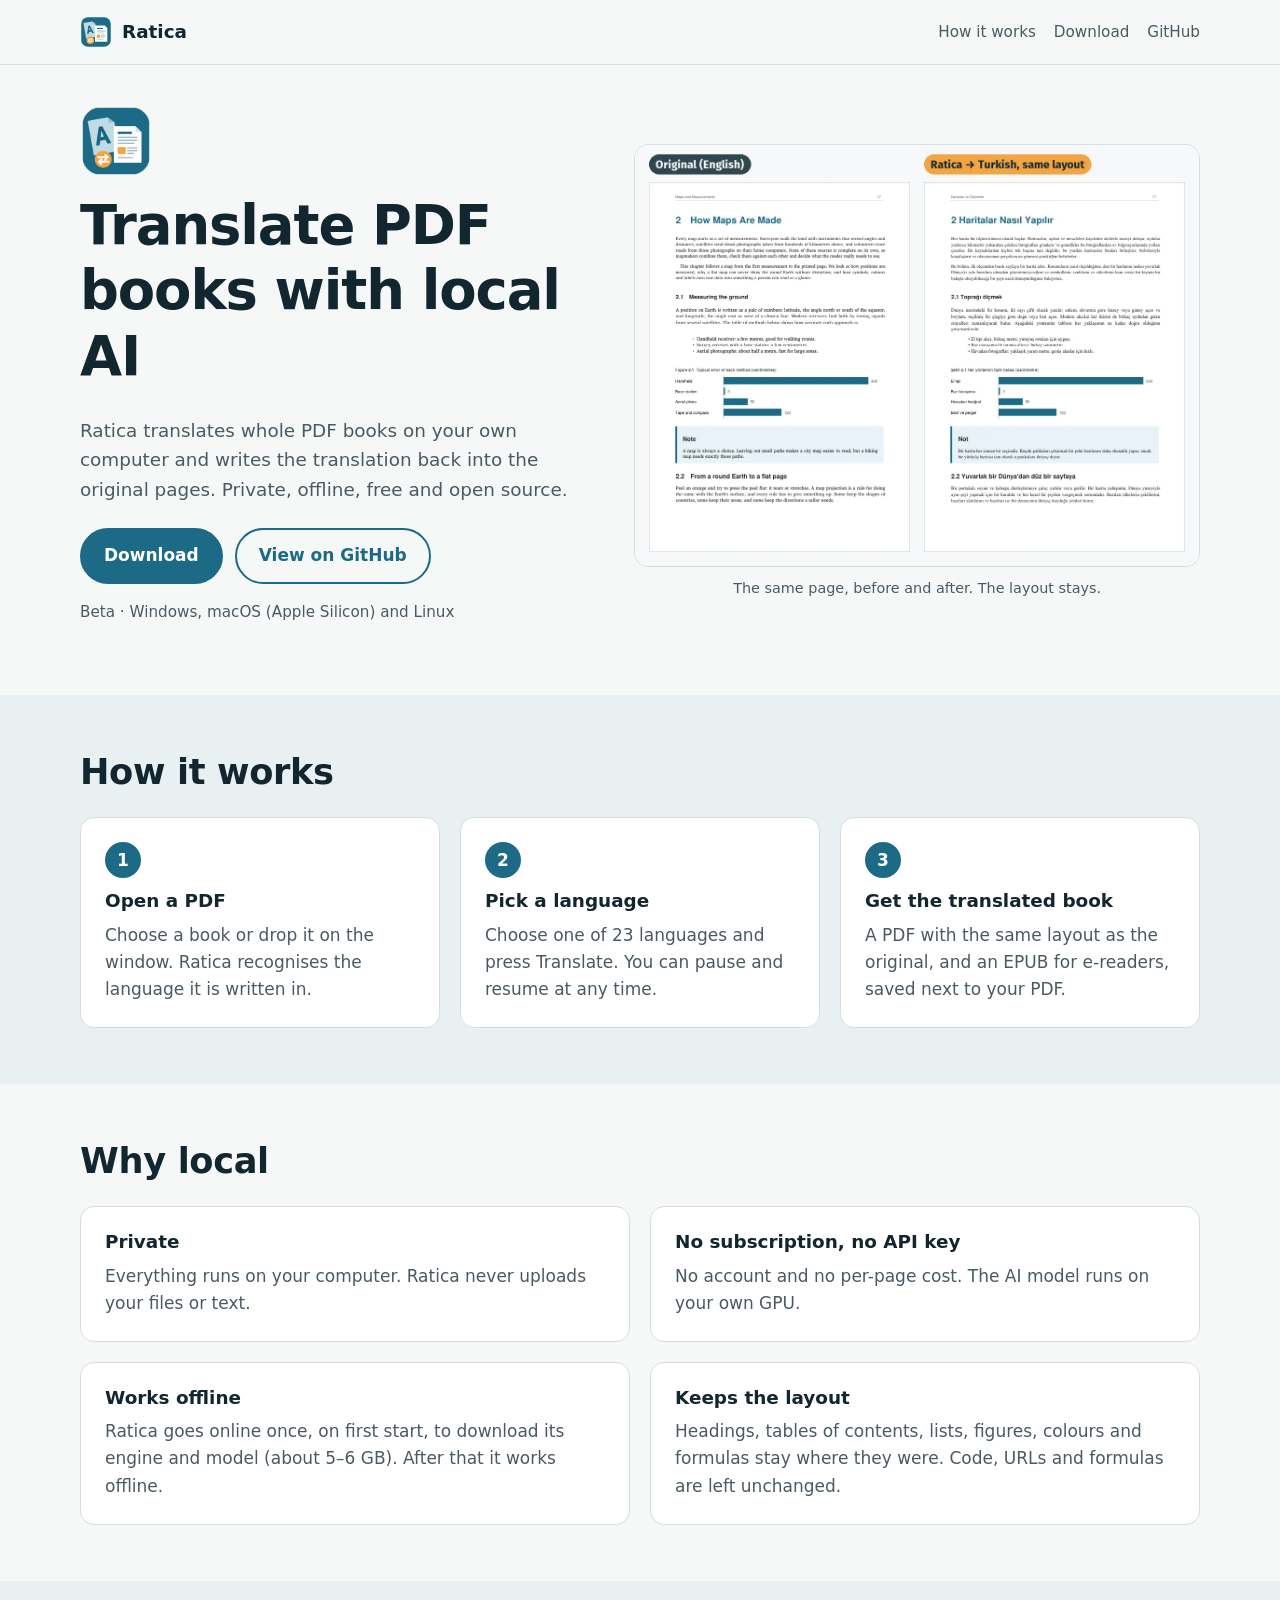
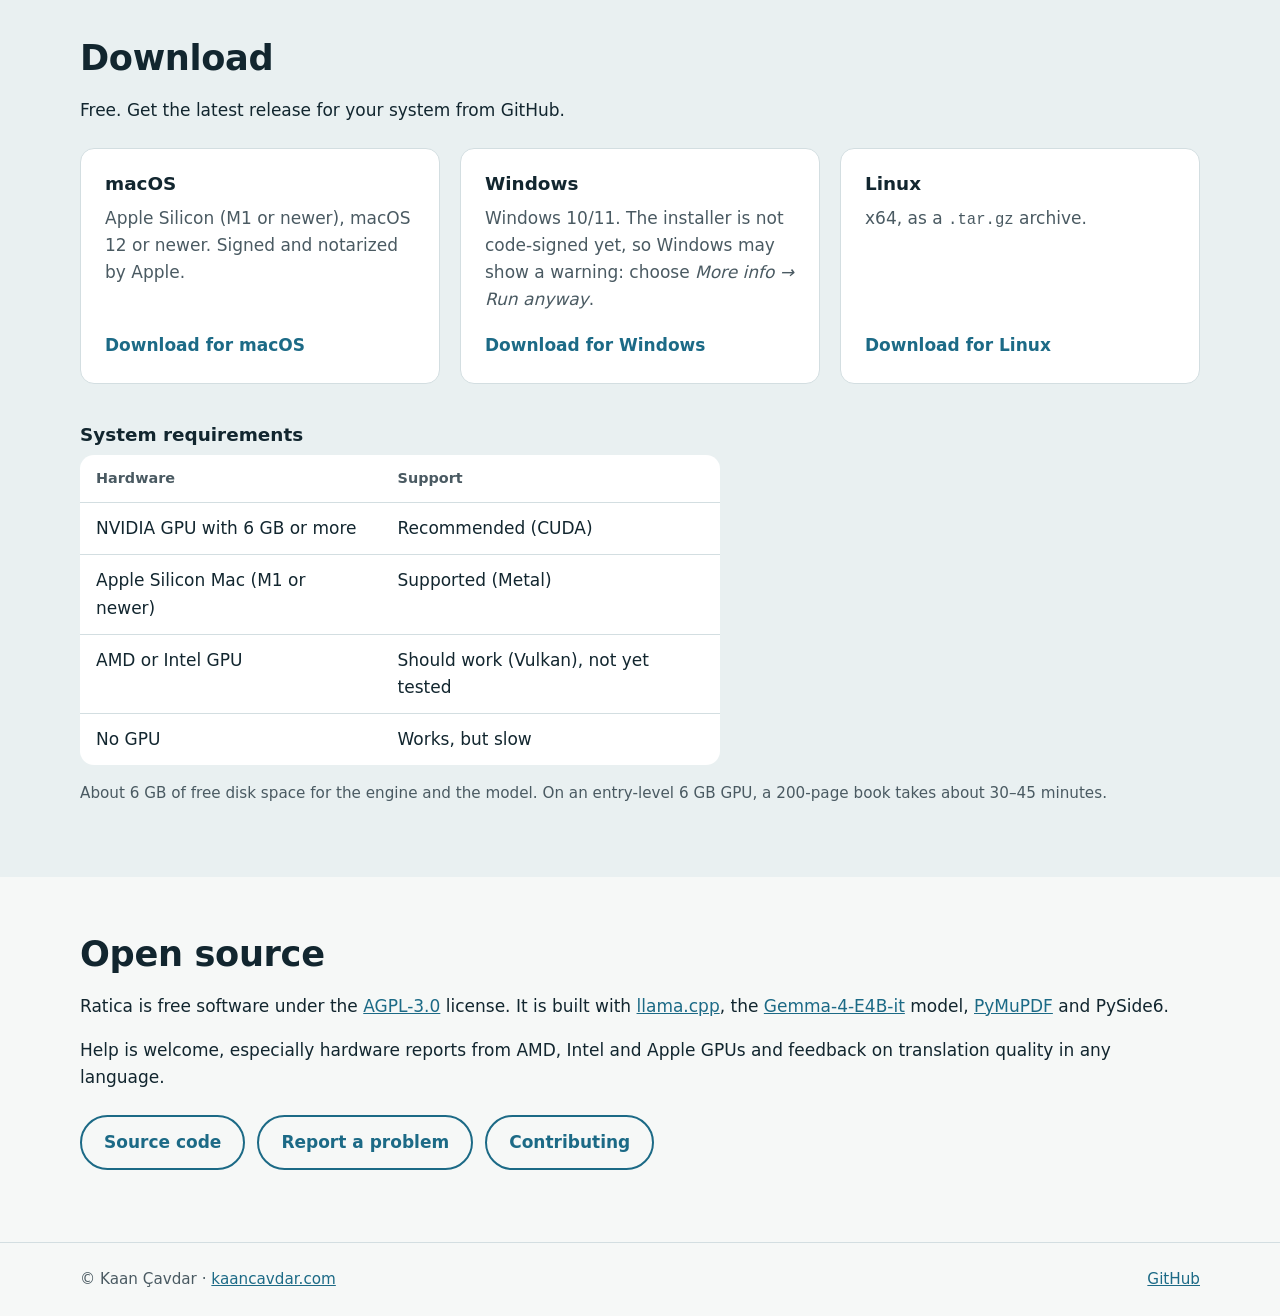
==== index.html @ eb84f91f "Ratica landing page Static one-page site for GitHub Pages: hero, how it works, why local, downloads " ====
<!doctype html>
<html lang="en">
<head>
<meta charset="utf-8">
<meta name="viewport" content="width=device-width, initial-scale=1">
<title>Ratica – Translate PDF books with local AI</title>
<meta name="description" content="Ratica is a free, open-source desktop app that translates PDF books on your own computer with a local AI model and keeps the original page layout. Nothing is uploaded.">
<link rel="canonical" href="https://ratica.kaancavdar.com/">
<meta name="color-scheme" content="light dark">
<meta name="theme-color" content="#f6f8f7" media="(prefers-color-scheme: light)">
<meta name="theme-color" content="#11232b" media="(prefers-color-scheme: dark)">
<link rel="icon" href="assets/icon.svg" type="image/svg+xml">
<link rel="icon" href="favicon.png" type="image/png" sizes="32x32">
<link rel="apple-touch-icon" href="assets/apple-touch-icon.png">
<meta property="og:type" content="website">
<meta property="og:site_name" content="Ratica">
<meta property="og:title" content="Ratica – Translate PDF books with local AI">
<meta property="og:description" content="Translate whole PDF books on your own computer and keep the original page layout. Free, open source, offline.">
<meta property="og:url" content="https://ratica.kaancavdar.com/">
<meta property="og:image" content="https://ratica.kaancavdar.com/assets/og-image.png">
<meta property="og:image:width" content="1280">
<meta property="og:image:height" content="640">
<meta property="og:image:alt" content="Ratica: a book page in English next to the same page translated into Turkish">
<meta name="twitter:card" content="summary_large_image">
<meta name="twitter:title" content="Ratica – Translate PDF books with local AI">
<meta name="twitter:description" content="Translate whole PDF books on your own computer and keep the original page layout. Free, open source, offline.">
<meta name="twitter:image" content="https://ratica.kaancavdar.com/assets/og-image.png">
<link rel="stylesheet" href="style.css">
</head>
<body>
<a class="skip" href="#main">Skip to content</a>

<header class="top">
  <div class="wrap top-row">
    <a class="brand" href="/" aria-label="Ratica home"><img src="assets/icon.svg" alt="" width="32" height="32"> Ratica</a>
    <nav aria-label="Main">
      <a href="#how">How it works</a>
      <a href="#download">Download</a>
      <a href="https://github.com/kaanncavdar/ratica">GitHub</a>
    </nav>
  </div>
</header>

<main id="main">
  <section class="hero">
    <div class="wrap hero-grid">
      <div>
        <img class="hero-icon" src="assets/icon-192.png" alt="Ratica app icon" width="96" height="96">
        <h1>Translate PDF books with local AI</h1>
        <p class="lead">Ratica translates whole PDF books on your own computer and writes the translation back into the original pages. Private, offline, free and open source.</p>
        <div class="actions">
          <a class="btn primary" href="#download">Download</a>
          <a class="btn" href="https://github.com/kaanncavdar/ratica">View on GitHub</a>
        </div>
        <p class="note">Beta · Windows, macOS (Apple Silicon) and Linux</p>
      </div>
      <figure class="shot">
        <img src="assets/before-after.webp" alt="An English book page next to the same page translated into Turkish by Ratica, with the same headings, list, chart and note box" width="1210" height="903">
        <figcaption>The same page, before and after. The layout stays.</figcaption>
      </figure>
    </div>
  </section>

  <section id="how" class="band">
    <div class="wrap">
      <h2>How it works</h2>
      <ol class="steps">
        <li><span class="num" aria-hidden="true">1</span><h3>Open a PDF</h3><p>Choose a book or drop it on the window. Ratica recognises the language it is written in.</p></li>
        <li><span class="num" aria-hidden="true">2</span><h3>Pick a language</h3><p>Choose one of 23 languages and press Translate. You can pause and resume at any time.</p></li>
        <li><span class="num" aria-hidden="true">3</span><h3>Get the translated book</h3><p>A PDF with the same layout as the original, and an EPUB for e-readers, saved next to your PDF.</p></li>
      </ol>
    </div>
  </section>

  <section id="why">
    <div class="wrap">
      <h2>Why local</h2>
      <div class="cards">
        <div class="card"><h3>Private</h3><p>Everything runs on your computer. Ratica never uploads your files or text.</p></div>
        <div class="card"><h3>No subscription, no API key</h3><p>No account and no per-page cost. The AI model runs on your own GPU.</p></div>
        <div class="card"><h3>Works offline</h3><p>Ratica goes online once, on first start, to download its engine and model (about 5–6 GB). After that it works offline.</p></div>
        <div class="card"><h3>Keeps the layout</h3><p>Headings, tables of contents, lists, figures, colours and formulas stay where they were. Code, URLs and formulas are left unchanged.</p></div>
      </div>
    </div>
  </section>

  <section id="download" class="band">
    <div class="wrap">
      <h2>Download</h2>
      <p>Free. Get the latest release for your system from GitHub.</p>
      <div class="dl">
        <a class="dl-card" href="https://github.com/kaanncavdar/ratica/releases/latest">
          <h3>macOS</h3>
          <p>Apple Silicon (M1 or newer), macOS 12 or newer. Signed and notarized by Apple.</p>
          <span class="go">Download for macOS</span>
        </a>
        <a class="dl-card" href="https://github.com/kaanncavdar/ratica/releases/latest">
          <h3>Windows</h3>
          <p>Windows 10/11. The installer is not code-signed yet, so Windows may show a warning: choose <em>More info → Run anyway</em>.</p>
          <span class="go">Download for Windows</span>
        </a>
        <a class="dl-card" href="https://github.com/kaanncavdar/ratica/releases/latest">
          <h3>Linux</h3>
          <p>x64, as a <code>.tar.gz</code> archive.</p>
          <span class="go">Download for Linux</span>
        </a>
      </div>

      <h3 class="req-title">System requirements</h3>
      <table class="req">
        <caption class="sr">Hardware support</caption>
        <thead><tr><th scope="col">Hardware</th><th scope="col">Support</th></tr></thead>
        <tbody>
          <tr><td>NVIDIA GPU with 6 GB or more</td><td>Recommended (CUDA)</td></tr>
          <tr><td>Apple Silicon Mac (M1 or newer)</td><td>Supported (Metal)</td></tr>
          <tr><td>AMD or Intel GPU</td><td>Should work (Vulkan), not yet tested</td></tr>
          <tr><td>No GPU</td><td>Works, but slow</td></tr>
        </tbody>
      </table>
      <p class="note">About 6 GB of free disk space for the engine and the model. On an entry-level 6 GB GPU, a 200-page book takes about 30–45 minutes.</p>
    </div>
  </section>

  <!-- TODO: a "Quality" section with the model comparison. The benchmark results are not published in the
       repository yet (bench/RESULTS.md is kept private), so no numbers are shown here. -->

  <section id="open-source">
    <div class="wrap">
      <h2>Open source</h2>
      <p>Ratica is free software under the <a href="https://github.com/kaanncavdar/ratica/blob/main/LICENSE">AGPL-3.0</a> license. It is built with <a href="https://github.com/ggml-org/llama.cpp">llama.cpp</a>, the <a href="https://huggingface.co/google/gemma-4-E4B-it">Gemma-4-E4B-it</a> model, <a href="https://github.com/pymupdf/PyMuPDF">PyMuPDF</a> and PySide6.</p>
      <p>Help is welcome, especially hardware reports from AMD, Intel and Apple GPUs and feedback on translation quality in any language.</p>
      <div class="actions">
        <a class="btn" href="https://github.com/kaanncavdar/ratica">Source code</a>
        <a class="btn" href="https://github.com/kaanncavdar/ratica/issues">Report a problem</a>
        <a class="btn" href="https://github.com/kaanncavdar/ratica#contributing">Contributing</a>
      </div>
    </div>
  </section>
</main>

<footer class="foot">
  <div class="wrap foot-row">
    <p>© Kaan Çavdar · <a href="https://kaancavdar.com">kaancavdar.com</a></p>
    <p><a href="https://github.com/kaanncavdar/ratica">GitHub</a></p>
  </div>
</footer>
</body>
</html>
---- style.css ----
:root {
  --bg: #f6f8f7;
  --bg-alt: #e9f0f1;
  --surface: #ffffff;
  --text: #12262f;
  --muted: #4a5a62;
  --line: #d3dee1;
  --accent: #1c6a86;
  --accent-text: #ffffff;
  --amber: #b5650d;
  --focus: #f2a541;
  --radius: 14px;
  --font: system-ui, -apple-system, "Segoe UI", Roboto, "Helvetica Neue", Arial, sans-serif;
}

@media (prefers-color-scheme: dark) {
  :root {
    --bg: #11232b;
    --bg-alt: #0c1b21;
    --surface: #182f39;
    --text: #eef4f5;
    --muted: #b3c7cd;
    --line: #2a4652;
    --accent: #5fb3d1;
    --accent-text: #0b1a20;
    --amber: #f2a541;
  }
}

*, *::before, *::after { box-sizing: border-box; }
html { scroll-behavior: smooth; }
@media (prefers-reduced-motion: reduce) { html { scroll-behavior: auto; } }

body {
  margin: 0;
  background: var(--bg);
  color: var(--text);
  font: 17px/1.6 var(--font);
  -webkit-text-size-adjust: 100%;
}

img { max-width: 100%; height: auto; display: block; }
a { color: var(--accent); }
a:hover { text-decoration-thickness: 2px; }
:focus-visible { outline: 3px solid var(--focus); outline-offset: 3px; border-radius: 6px; }
code { font-size: 0.92em; }

h1, h2, h3 { line-height: 1.2; margin: 0 0 0.5em; }
h1 { font-size: clamp(2.1rem, 6vw, 3.4rem); letter-spacing: -0.02em; }
h2 { font-size: clamp(1.6rem, 4vw, 2.2rem); letter-spacing: -0.01em; }
h3 { font-size: 1.15rem; }
p { margin: 0 0 1em; }

.wrap { width: min(1120px, 100% - 32px); margin-inline: auto; }

.skip { position: absolute; left: -999px; top: 8px; background: var(--surface); padding: 8px 12px; z-index: 10; }
.skip:focus { left: 16px; }
.sr { position: absolute; width: 1px; height: 1px; overflow: hidden; clip: rect(0 0 0 0); white-space: nowrap; }

/* header */
.top { border-bottom: 1px solid var(--line); background: var(--bg); }
.top-row { display: flex; align-items: center; justify-content: space-between; gap: 16px; min-height: 64px; flex-wrap: wrap; }
.brand { display: inline-flex; align-items: center; gap: 10px; font-weight: 700; font-size: 1.15rem; color: var(--text); text-decoration: none; }
.top nav { display: flex; gap: 18px; flex-wrap: wrap; }
.top nav a { color: var(--muted); text-decoration: none; font-size: 0.95rem; }
.top nav a:hover { color: var(--text); text-decoration: underline; }

/* sections */
section { padding: 56px 0; }
.band { background: var(--bg-alt); }

.hero { padding-top: 40px; }
.hero-grid { display: grid; gap: 40px; align-items: center; }
@media (min-width: 900px) { .hero-grid { grid-template-columns: 1fr 1.1fr; } }
.hero-icon { width: 72px; height: 72px; margin-bottom: 16px; }
.lead { font-size: 1.15rem; color: var(--muted); max-width: 34em; }
.note { color: var(--muted); font-size: 0.95rem; }

.actions { display: flex; flex-wrap: wrap; gap: 12px; margin: 24px 0 16px; }
.btn {
  display: inline-block; padding: 12px 22px; border-radius: 999px; font-weight: 600; text-decoration: none;
  border: 2px solid var(--accent); color: var(--accent); background: transparent;
}
.btn:hover { background: var(--surface); }
.btn.primary { background: var(--accent); color: var(--accent-text); }
.btn.primary:hover { filter: brightness(1.08); }

.shot { margin: 0; }
.shot img { border-radius: var(--radius); border: 1px solid var(--line); background: #fff; }
.shot figcaption { color: var(--muted); font-size: 0.9rem; margin-top: 10px; text-align: center; }

/* steps and cards */
.steps { list-style: none; padding: 0; margin: 24px 0 0; display: grid; gap: 20px; }
@media (min-width: 760px) { .steps { grid-template-columns: repeat(3, 1fr); } }
.steps li, .card, .dl-card {
  background: var(--surface); border: 1px solid var(--line); border-radius: var(--radius); padding: 24px;
}
.steps p, .card p, .dl-card p { color: var(--muted); margin: 0; }
.num {
  display: inline-grid; place-items: center; width: 36px; height: 36px; border-radius: 50%;
  background: var(--accent); color: var(--accent-text); font-weight: 700; margin-bottom: 12px;
}

.cards { display: grid; gap: 20px; margin-top: 24px; }
@media (min-width: 760px) { .cards { grid-template-columns: repeat(2, 1fr); } }

/* downloads */
.dl { display: grid; gap: 20px; margin: 24px 0 40px; }
@media (min-width: 760px) { .dl { grid-template-columns: repeat(3, 1fr); } }
.dl-card { display: flex; flex-direction: column; gap: 10px; color: var(--text); text-decoration: none; }
.dl-card h3 { margin: 0; }
.dl-card:hover { border-color: var(--accent); }
.dl-card .go { margin-top: auto; padding-top: 8px; font-weight: 600; color: var(--accent); }

.req-title { margin-top: 8px; }
.req { width: 100%; max-width: 640px; border-collapse: collapse; margin-bottom: 16px; background: var(--surface); border-radius: var(--radius); overflow: hidden; }
.req th, .req td { text-align: left; padding: 12px 16px; border-bottom: 1px solid var(--line); vertical-align: top; }
.req th { font-size: 0.9rem; color: var(--muted); font-weight: 600; }
.req tr:last-child td { border-bottom: 0; }

/* footer */
.foot { border-top: 1px solid var(--line); padding: 24px 0; color: var(--muted); font-size: 0.95rem; }
.foot-row { display: flex; justify-content: space-between; gap: 16px; flex-wrap: wrap; }
.foot p { margin: 0; }
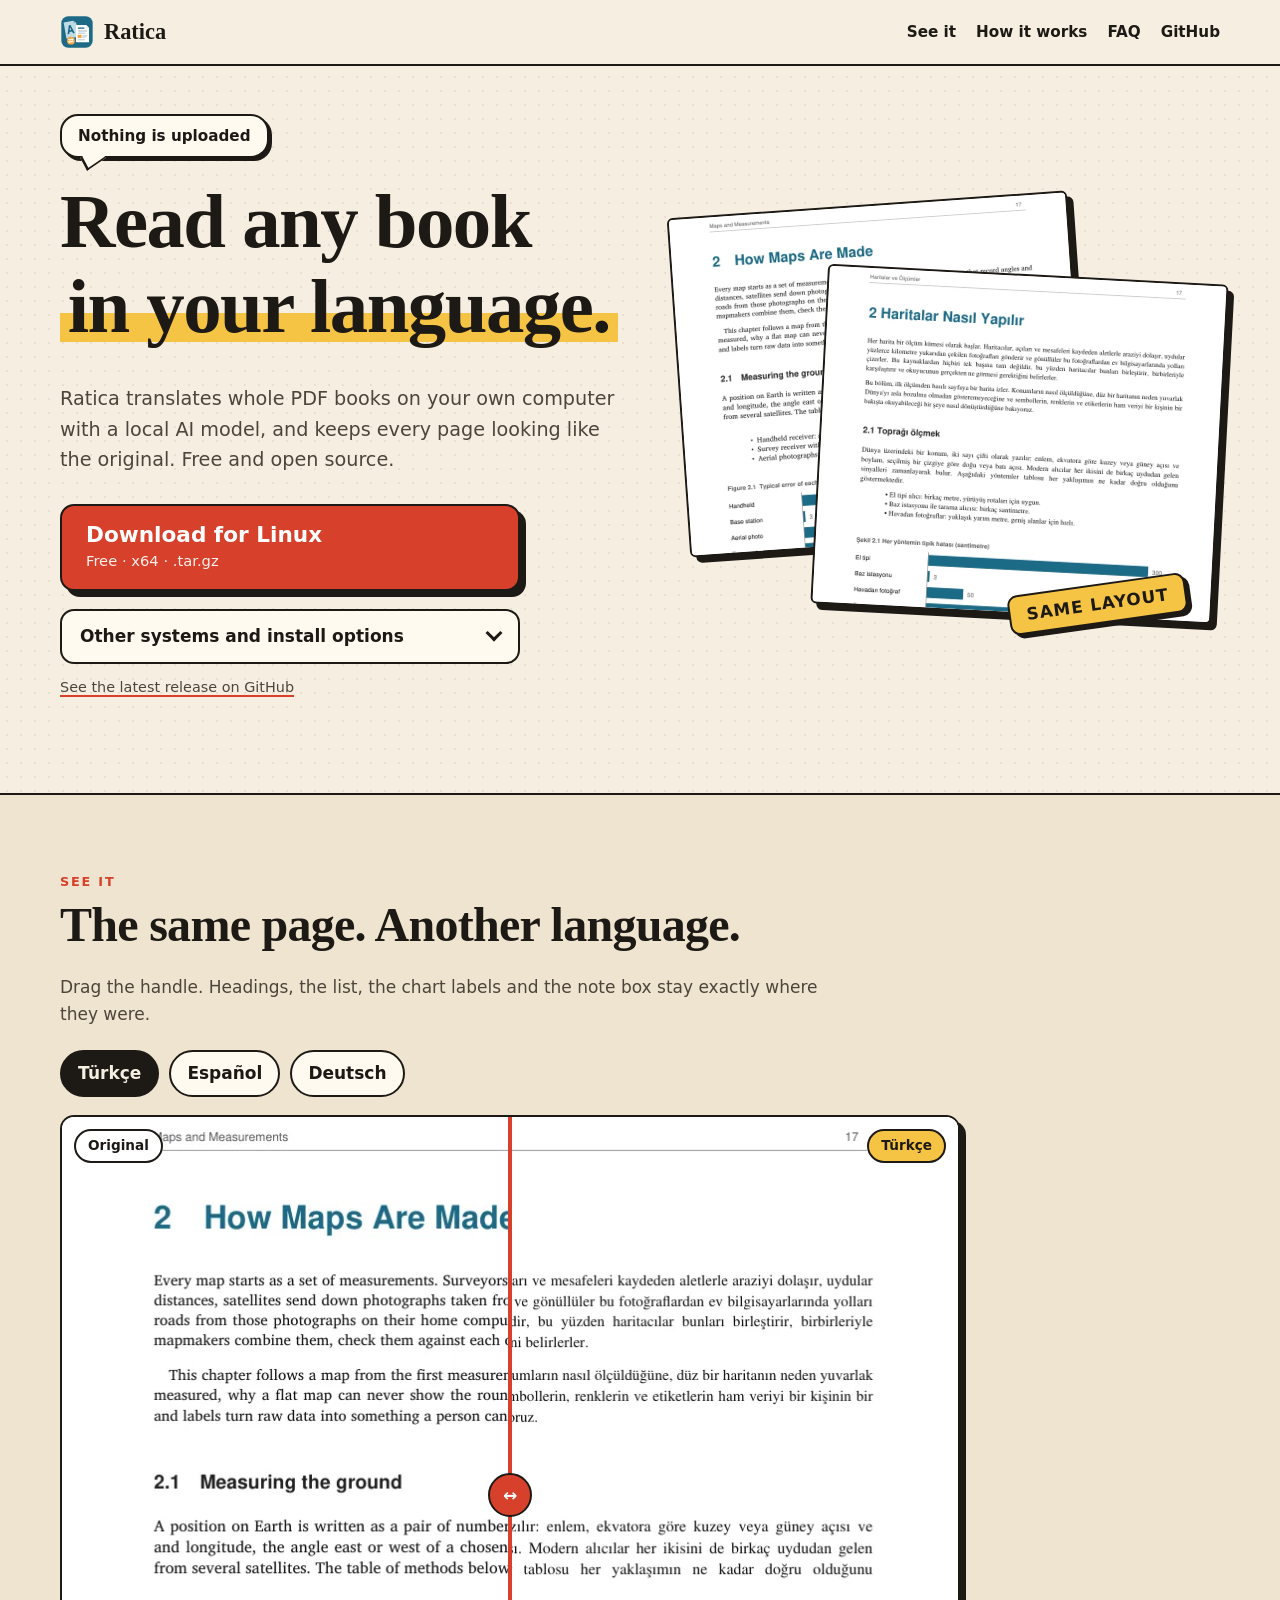
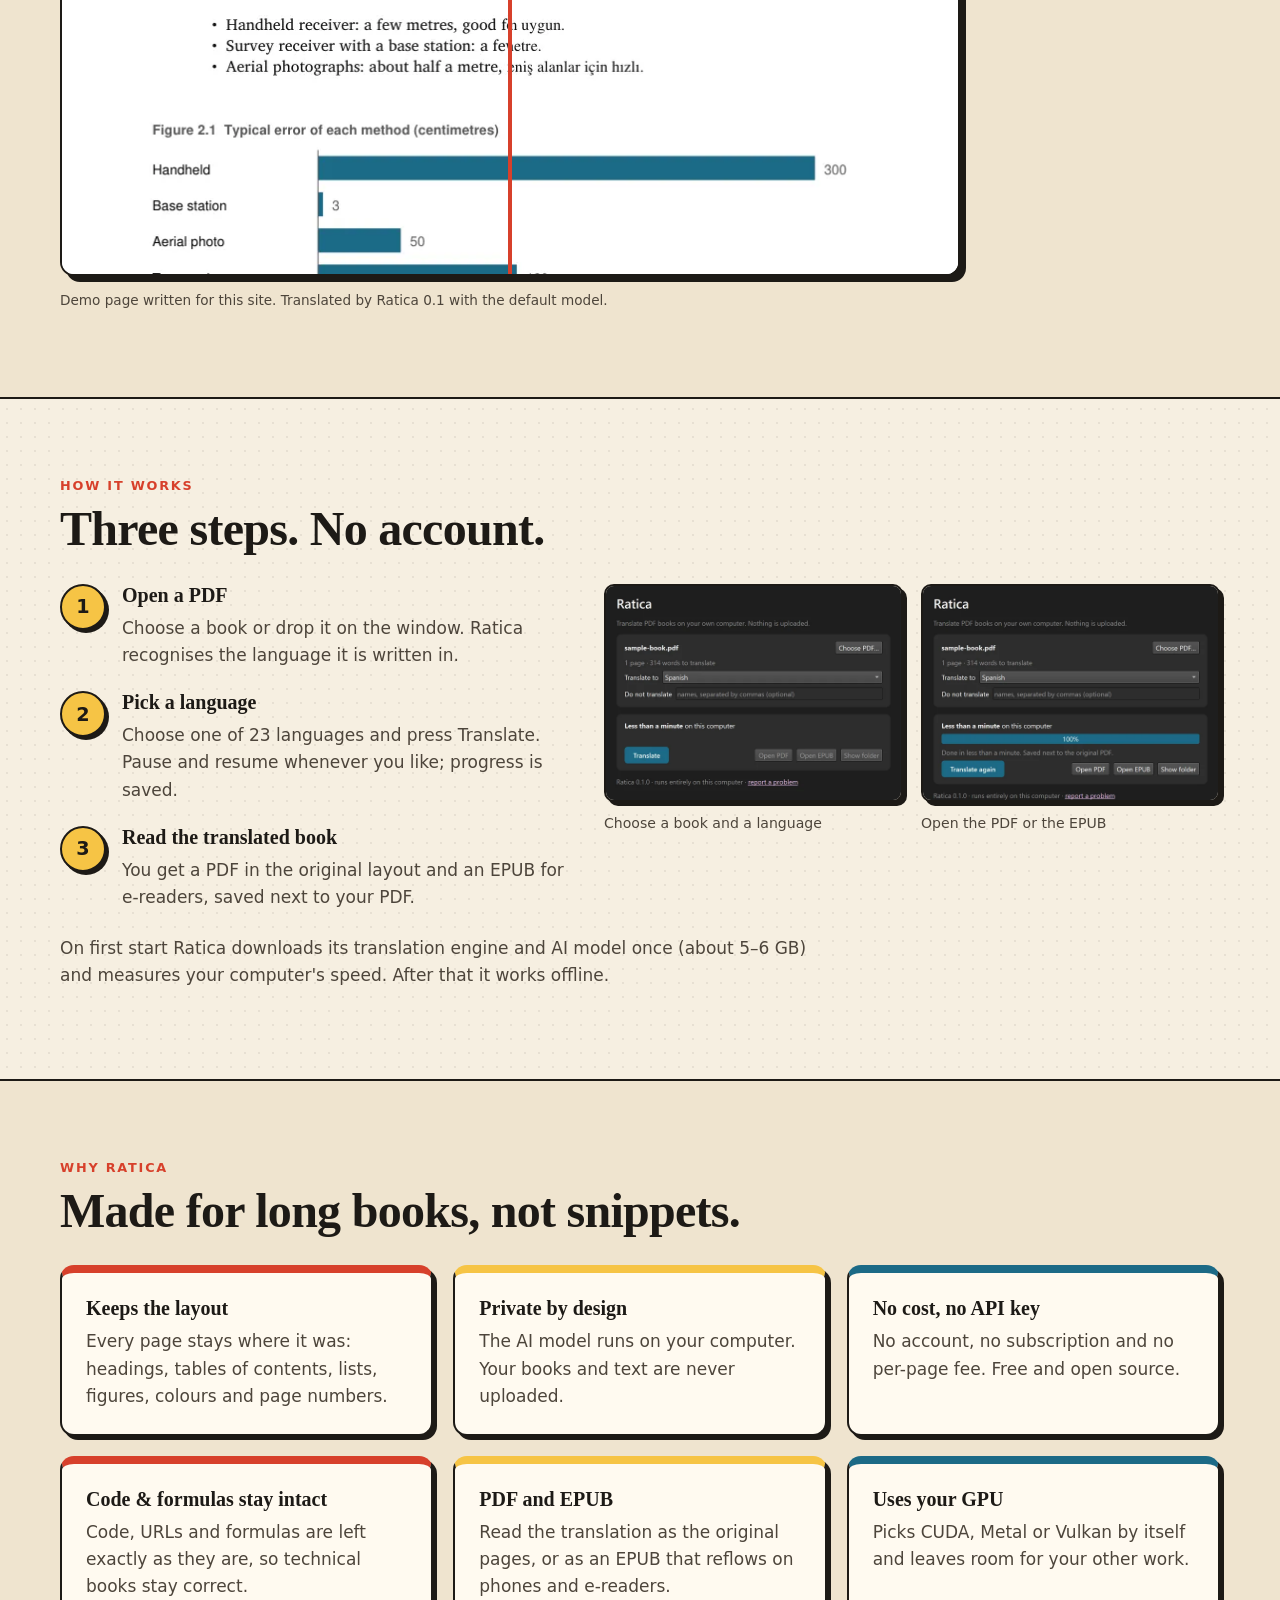
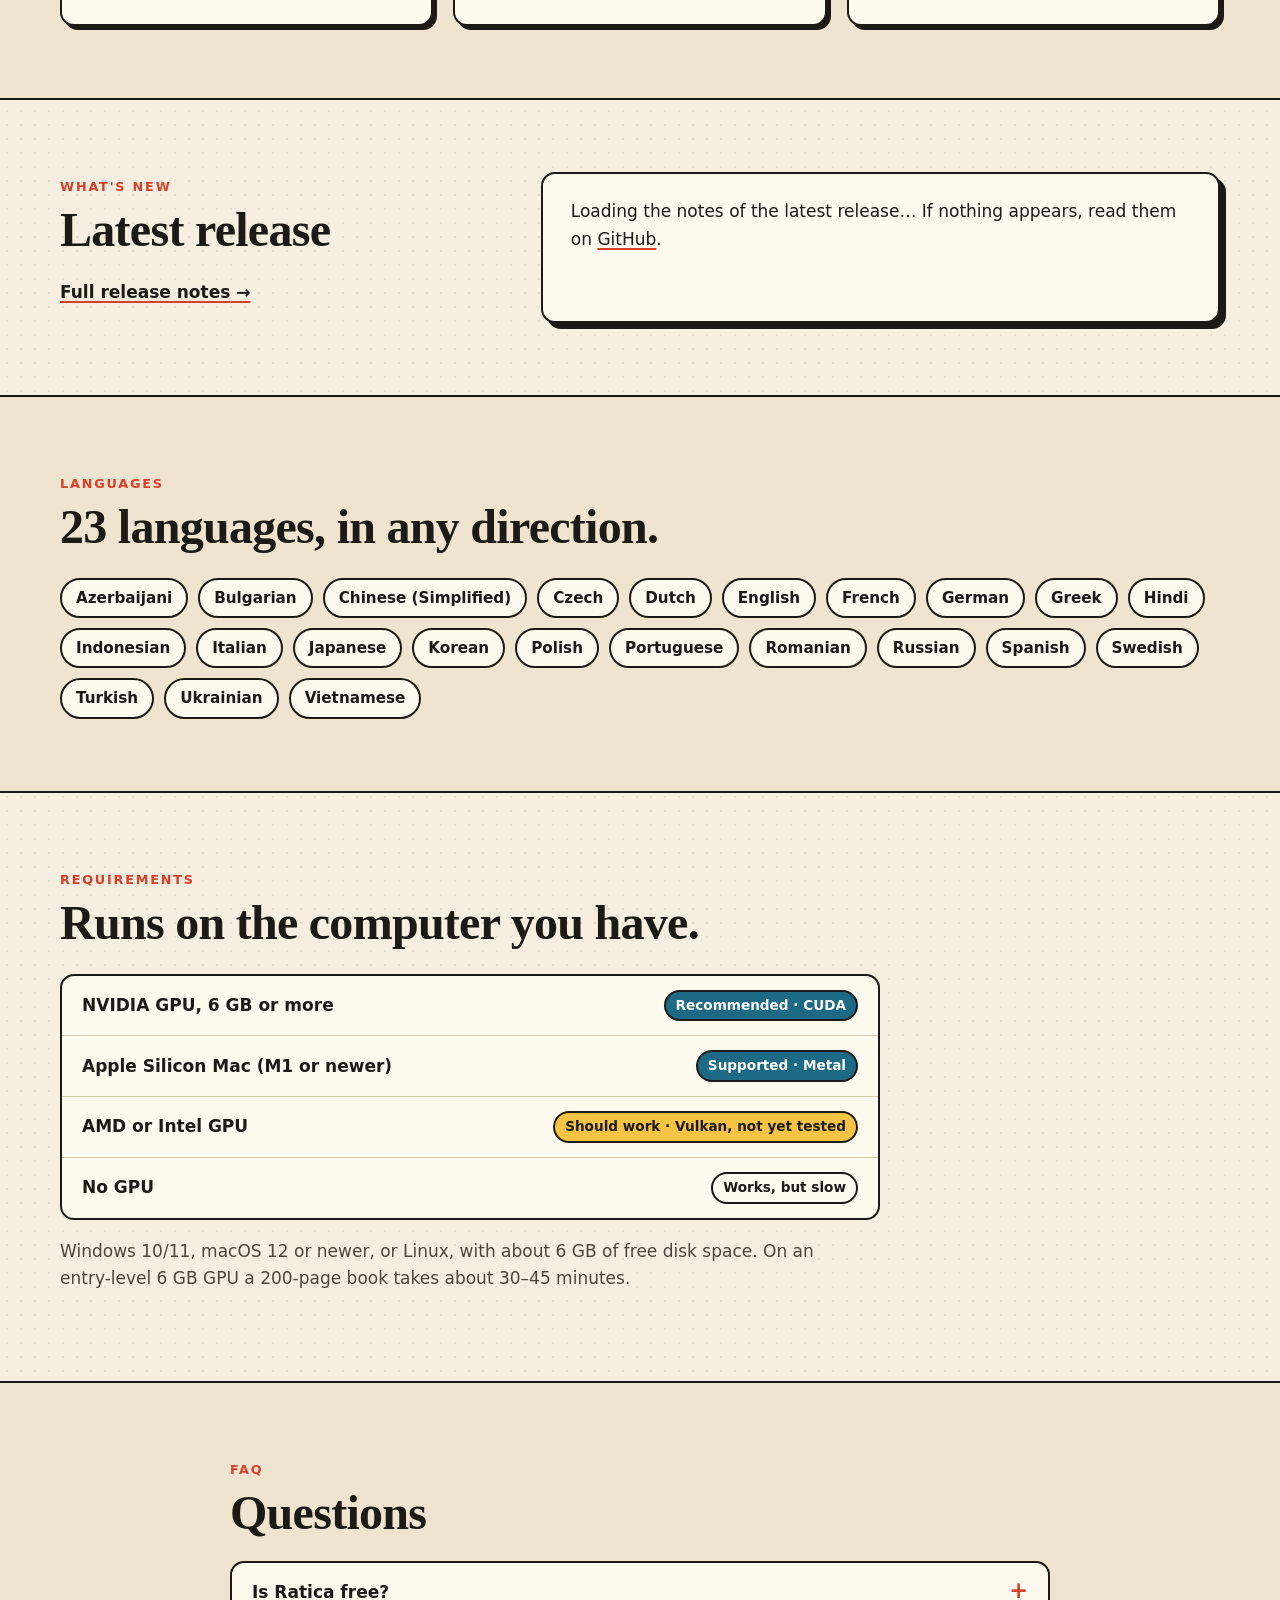
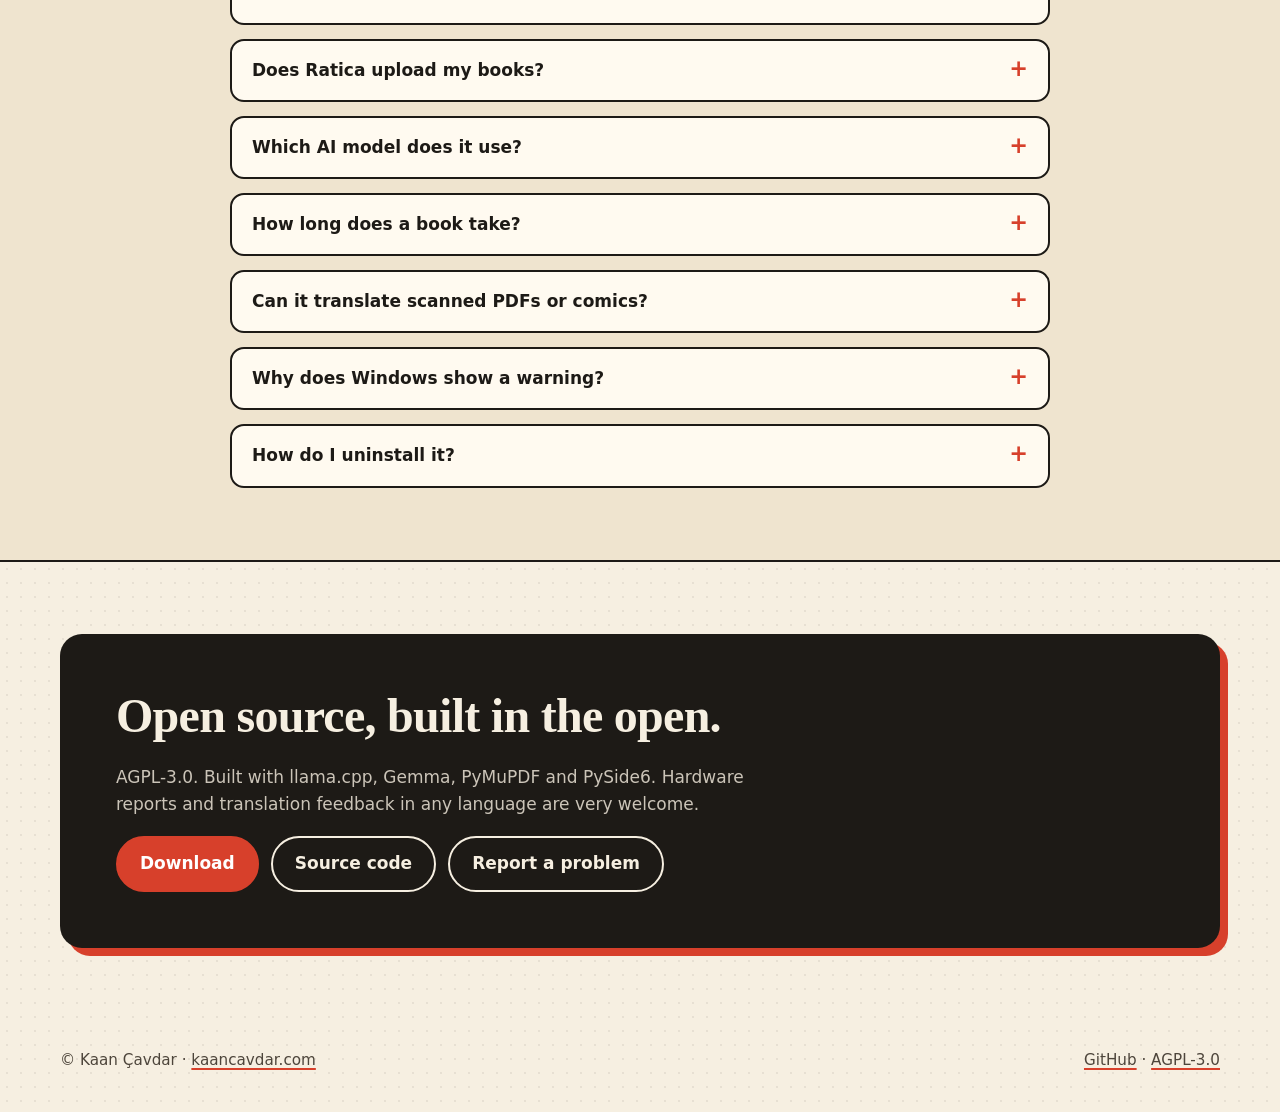
==== commit 92b27214: "Redesign: download first, paper-and-ink look, before/after slider - The hero shows the download for " ====
--- a/index.html
+++ b/index.html
@@ -3,136 +3,254 @@
 <head>
 <meta charset="utf-8">
 <meta name="viewport" content="width=device-width, initial-scale=1">
-<title>Ratica – Translate PDF books with local AI</title>
-<meta name="description" content="Ratica is a free, open-source desktop app that translates PDF books on your own computer with a local AI model and keeps the original page layout. Nothing is uploaded.">
+<title>Ratica – Free offline PDF book translator that keeps the layout</title>
+<meta name="description" content="Ratica translates whole PDF books on your own computer with a local AI model and keeps the original page layout. Free and open source for Windows, macOS and Linux. Nothing is uploaded.">
 <link rel="canonical" href="https://ratica.kaancavdar.com/">
 <meta name="color-scheme" content="light dark">
-<meta name="theme-color" content="#f6f8f7" media="(prefers-color-scheme: light)">
-<meta name="theme-color" content="#11232b" media="(prefers-color-scheme: dark)">
+<meta name="theme-color" content="#f6efe1" media="(prefers-color-scheme: light)">
+<meta name="theme-color" content="#17130f" media="(prefers-color-scheme: dark)">
 <link rel="icon" href="assets/icon.svg" type="image/svg+xml">
 <link rel="icon" href="favicon.png" type="image/png" sizes="32x32">
 <link rel="apple-touch-icon" href="assets/apple-touch-icon.png">
 <meta property="og:type" content="website">
 <meta property="og:site_name" content="Ratica">
-<meta property="og:title" content="Ratica – Translate PDF books with local AI">
-<meta property="og:description" content="Translate whole PDF books on your own computer and keep the original page layout. Free, open source, offline.">
+<meta property="og:title" content="Ratica – Read any PDF book in your language">
+<meta property="og:description" content="A free desktop app that translates whole PDF books on your computer with local AI and keeps every page's layout. Nothing is uploaded.">
 <meta property="og:url" content="https://ratica.kaancavdar.com/">
 <meta property="og:image" content="https://ratica.kaancavdar.com/assets/og-image.png">
 <meta property="og:image:width" content="1280">
 <meta property="og:image:height" content="640">
-<meta property="og:image:alt" content="Ratica: a book page in English next to the same page translated into Turkish">
+<meta property="og:image:alt" content="A book page in English next to the same page translated into Turkish by Ratica">
 <meta name="twitter:card" content="summary_large_image">
-<meta name="twitter:title" content="Ratica – Translate PDF books with local AI">
-<meta name="twitter:description" content="Translate whole PDF books on your own computer and keep the original page layout. Free, open source, offline.">
+<meta name="twitter:title" content="Ratica – Read any PDF book in your language">
+<meta name="twitter:description" content="Translate whole PDF books on your own computer with local AI. The layout stays. Free and open source.">
 <meta name="twitter:image" content="https://ratica.kaancavdar.com/assets/og-image.png">
+<link rel="preload" as="image" href="assets/page-en.webp">
 <link rel="stylesheet" href="style.css">
+<script type="application/ld+json">
+{
+  "@context": "https://schema.org",
+  "@type": "SoftwareApplication",
+  "name": "Ratica",
+  "description": "Desktop app that translates PDF books on the user's own computer with a local AI model (Gemma-4-E4B through llama.cpp) and writes the translation back into the original page layout. Also produces an EPUB. Nothing is uploaded.",
+  "applicationCategory": "UtilitiesApplication",
+  "applicationSubCategory": "PDF translator",
+  "operatingSystem": "Windows 10, Windows 11, macOS 12 or newer (Apple Silicon), Linux x64",
+  "offers": {"@type": "Offer", "price": "0", "priceCurrency": "USD"},
+  "license": "https://www.gnu.org/licenses/agpl-3.0.html",
+  "url": "https://ratica.kaancavdar.com/",
+  "downloadUrl": "https://github.com/kaanncavdar/ratica/releases/latest",
+  "codeRepository": "https://github.com/kaanncavdar/ratica",
+  "image": "https://ratica.kaancavdar.com/assets/og-image.png",
+  "screenshot": "https://ratica.kaancavdar.com/assets/app-ready.webp",
+  "inLanguage": "en",
+  "isAccessibleForFree": true,
+  "author": {"@type": "Person", "name": "Kaan Çavdar", "url": "https://kaancavdar.com"},
+  "featureList": [
+    "Translates text-based PDF books between 23 languages",
+    "Keeps the original page layout: headings, tables of contents, lists, figures, colours and formulas",
+    "Leaves code, URLs and formulas unchanged",
+    "Recognises the language of the book automatically",
+    "Writes a PDF in the original layout and an EPUB",
+    "Runs offline on a local GPU (CUDA, Metal or Vulkan); nothing is uploaded",
+    "Pause and resume"
+  ]
+}
+</script>
+<script type="application/ld+json">
+{
+  "@context": "https://schema.org",
+  "@type": "FAQPage",
+  "mainEntity": [
+    {"@type": "Question", "name": "Is Ratica free?", "acceptedAnswer": {"@type": "Answer", "text": "Yes. Ratica is free and open source under the AGPL-3.0 license. There is no account, subscription or API key."}},
+    {"@type": "Question", "name": "Does Ratica upload my books?", "acceptedAnswer": {"@type": "Answer", "text": "No. Translation runs on your own computer. Ratica only goes online on first start to download its translation engine and AI model (about 5–6 GB). It never uploads your files or text."}},
+    {"@type": "Question", "name": "Which languages does Ratica support?", "acceptedAnswer": {"@type": "Answer", "text": "23 languages, in any direction: Azerbaijani, Bulgarian, Chinese (Simplified), Czech, Dutch, English, French, German, Greek, Hindi, Indonesian, Italian, Japanese, Korean, Polish, Portuguese, Romanian, Russian, Spanish, Swedish, Turkish, Ukrainian and Vietnamese."}},
+    {"@type": "Question", "name": "What computer do I need?", "acceptedAnswer": {"@type": "Answer", "text": "An NVIDIA GPU with 6 GB or more is recommended; Apple Silicon Macs are supported. AMD and Intel GPUs should work through Vulkan but are not tested yet. Without a GPU it works but is slow. About 6 GB of free disk space is needed."}},
+    {"@type": "Question", "name": "How long does a book take?", "acceptedAnswer": {"@type": "Answer", "text": "On an entry-level GPU with 6 GB of memory, a 200-page book takes about 30–45 minutes. Faster GPUs finish sooner."}},
+    {"@type": "Question", "name": "Can Ratica translate scanned PDFs or comics?", "acceptedAnswer": {"@type": "Answer", "text": "Not yet. Ratica translates PDFs that contain real text. Scanned pages need OCR, which is planned, and text inside images or speech bubbles stays in the original language for now."}}
+  ]
+}
+</script>
 </head>
 <body>
 <a class="skip" href="#main">Skip to content</a>
 
 <header class="top">
   <div class="wrap top-row">
-    <a class="brand" href="/" aria-label="Ratica home"><img src="assets/icon.svg" alt="" width="32" height="32"> Ratica</a>
+    <a class="brand" href="/" aria-label="Ratica home"><img src="assets/icon.svg" alt="" width="34" height="34"><span>Ratica</span></a>
     <nav aria-label="Main">
+      <a href="#see">See it</a>
       <a href="#how">How it works</a>
-      <a href="#download">Download</a>
-      <a href="https://github.com/kaanncavdar/ratica">GitHub</a>
+      <a href="#faq">FAQ</a>
+      <a href="https://github.com/kaanncavdar/ratica" class="gh">GitHub</a>
     </nav>
   </div>
 </header>
 
 <main id="main">
-  <section class="hero">
+
+  <!-- HERO + DOWNLOAD -->
+  <section class="hero" aria-labelledby="hero-title">
     <div class="wrap hero-grid">
+      <div class="hero-text">
+        <p class="bubble">Nothing is uploaded</p>
+        <h1 id="hero-title">Read any book<br><span class="ink-hl">in your language.</span></h1>
+        <p class="lead">Ratica translates whole PDF books on your own computer with a local AI model, and keeps every page looking like the original. Free and open source.</p>
+
+        <div class="download" id="download">
+          <a class="btn-dl" id="dl-main" href="download.html">
+            <span class="dl-label" id="dl-main-label">Download Ratica</span>
+            <span class="dl-meta" id="dl-main-meta">Free · Windows, macOS, Linux</span>
+          </a>
+          <details class="other-os" id="other-os">
+            <summary><span id="other-label">Other systems and install options</span><span class="chev" aria-hidden="true"></span></summary>
+            <ul class="os-list">
+              <li><a href="download.html?os=mac" data-os="mac"><b>macOS</b><span>Apple Silicon (M1 or newer) · signed &amp; notarized</span></a></li>
+              <li><a href="download.html?os=win" data-os="win"><b>Windows</b><span>Windows 10/11 · installer</span></a></li>
+              <li><a href="download.html?os=linux" data-os="linux"><b>Linux</b><span>x64 · .tar.gz archive</span></a></li>
+            </ul>
+            <div class="pkg" id="pkg" hidden></div>
+            <p class="all"><a href="https://github.com/kaanncavdar/ratica/releases">All releases and release notes</a></p>
+          </details>
+          <p class="ver" id="ver" aria-live="polite"></p>
+        </div>
+      </div>
+
+      <div class="hero-art" aria-hidden="true">
+        <div class="sheet sheet-back"><img src="assets/page-en.webp" alt="" width="900" height="760"></div>
+        <div class="sheet sheet-front"><img src="assets/page-tr.webp" alt="" width="900" height="760"></div>
+        <span class="stamp">Same layout</span>
+      </div>
+    </div>
+  </section>
+
+  <!-- BEFORE / AFTER -->
+  <section id="see" class="paper" aria-labelledby="see-title">
+    <div class="wrap">
+      <p class="kicker">See it</p>
+      <h2 id="see-title">The same page. Another language.</h2>
+      <p class="sub">Drag the handle. Headings, the list, the chart labels and the note box stay exactly where they were.</p>
+      <div class="langs" role="group" aria-label="Translation language">
+        <button type="button" class="lang on" data-lang="tr" aria-pressed="true">Türkçe</button>
+        <button type="button" class="lang" data-lang="es" aria-pressed="false">Español</button>
+        <button type="button" class="lang" data-lang="de" aria-pressed="false">Deutsch</button>
+      </div>
+      <div class="compare" id="compare">
+        <img class="c-before" src="assets/page-en.webp" alt="Original page in English" width="900" height="760" loading="lazy">
+        <div class="c-after" id="c-after"><img id="c-after-img" src="assets/page-tr.webp" alt="The same page translated by Ratica" width="900" height="760" loading="lazy"></div>
+        <div class="c-handle" id="c-handle" aria-hidden="true"></div>
+        <span class="c-tag left">Original</span><span class="c-tag right" id="c-tag">Türkçe</span>
+        <label class="sr" for="c-range">Show more of the original or of the translation</label>
+        <input type="range" id="c-range" min="0" max="100" value="50">
+      </div>
+      <p class="fine">Demo page written for this site. Translated by Ratica 0.1 with the default model.</p>
+    </div>
+  </section>
+
+  <!-- HOW IT WORKS -->
+  <section id="how" aria-labelledby="how-title">
+    <div class="wrap">
+      <p class="kicker">How it works</p>
+      <h2 id="how-title">Three steps. No account.</h2>
+      <div class="how-grid">
+        <ol class="steps">
+          <li><span class="num">1</span><div><h3>Open a PDF</h3><p>Choose a book or drop it on the window. Ratica recognises the language it is written in.</p></div></li>
+          <li><span class="num">2</span><div><h3>Pick a language</h3><p>Choose one of 23 languages and press Translate. Pause and resume whenever you like; progress is saved.</p></div></li>
+          <li><span class="num">3</span><div><h3>Read the translated book</h3><p>You get a PDF in the original layout and an EPUB for e-readers, saved next to your PDF.</p></div></li>
+        </ol>
+        <div class="shots">
+          <figure class="shot"><img src="assets/app-ready.webp" alt="Ratica window with a book chosen, Spanish selected and the estimated time shown" width="620" height="450" loading="lazy"><figcaption>Choose a book and a language</figcaption></figure>
+          <figure class="shot"><img src="assets/app-done.webp" alt="Ratica window after a finished translation with buttons to open the PDF and the EPUB" width="620" height="450" loading="lazy"><figcaption>Open the PDF or the EPUB</figcaption></figure>
+        </div>
+      </div>
+      <p class="sub">On first start Ratica downloads its translation engine and AI model once (about 5–6 GB) and measures your computer's speed. After that it works offline.</p>
+    </div>
+  </section>
+
+  <!-- FEATURES -->
+  <section class="paper" aria-labelledby="feat-title">
+    <div class="wrap">
+      <p class="kicker">Why Ratica</p>
+      <h2 id="feat-title">Made for long books, not snippets.</h2>
+      <div class="feats">
+        <article class="feat"><h3>Keeps the layout</h3><p>Every page stays where it was: headings, tables of contents, lists, figures, colours and page numbers.</p></article>
+        <article class="feat"><h3>Private by design</h3><p>The AI model runs on your computer. Your books and text are never uploaded.</p></article>
+        <article class="feat"><h3>No cost, no API key</h3><p>No account, no subscription and no per-page fee. Free and open source.</p></article>
+        <article class="feat"><h3>Code &amp; formulas stay intact</h3><p>Code, URLs and formulas are left exactly as they are, so technical books stay correct.</p></article>
+        <article class="feat"><h3>PDF and EPUB</h3><p>Read the translation as the original pages, or as an EPUB that reflows on phones and e-readers.</p></article>
+        <article class="feat"><h3>Uses your GPU</h3><p>Picks CUDA, Metal or Vulkan by itself and leaves room for your other work.</p></article>
+      </div>
+    </div>
+  </section>
+
+  <!-- WHAT'S NEW -->
+  <section aria-labelledby="new-title">
+    <div class="wrap news">
       <div>
-        <img class="hero-icon" src="assets/icon-192.png" alt="Ratica app icon" width="96" height="96">
-        <h1>Translate PDF books with local AI</h1>
-        <p class="lead">Ratica translates whole PDF books on your own computer and writes the translation back into the original pages. Private, offline, free and open source.</p>
-        <div class="actions">
-          <a class="btn primary" href="#download">Download</a>
-          <a class="btn" href="https://github.com/kaanncavdar/ratica">View on GitHub</a>
-        </div>
-        <p class="note">Beta · Windows, macOS (Apple Silicon) and Linux</p>
-      </div>
-      <figure class="shot">
-        <img src="assets/before-after.webp" alt="An English book page next to the same page translated into Turkish by Ratica, with the same headings, list, chart and note box" width="1210" height="903">
-        <figcaption>The same page, before and after. The layout stays.</figcaption>
-      </figure>
-    </div>
-  </section>
-
-  <section id="how" class="band">
-    <div class="wrap">
-      <h2>How it works</h2>
-      <ol class="steps">
-        <li><span class="num" aria-hidden="true">1</span><h3>Open a PDF</h3><p>Choose a book or drop it on the window. Ratica recognises the language it is written in.</p></li>
-        <li><span class="num" aria-hidden="true">2</span><h3>Pick a language</h3><p>Choose one of 23 languages and press Translate. You can pause and resume at any time.</p></li>
-        <li><span class="num" aria-hidden="true">3</span><h3>Get the translated book</h3><p>A PDF with the same layout as the original, and an EPUB for e-readers, saved next to your PDF.</p></li>
-      </ol>
-    </div>
-  </section>
-
-  <section id="why">
-    <div class="wrap">
-      <h2>Why local</h2>
-      <div class="cards">
-        <div class="card"><h3>Private</h3><p>Everything runs on your computer. Ratica never uploads your files or text.</p></div>
-        <div class="card"><h3>No subscription, no API key</h3><p>No account and no per-page cost. The AI model runs on your own GPU.</p></div>
-        <div class="card"><h3>Works offline</h3><p>Ratica goes online once, on first start, to download its engine and model (about 5–6 GB). After that it works offline.</p></div>
-        <div class="card"><h3>Keeps the layout</h3><p>Headings, tables of contents, lists, figures, colours and formulas stay where they were. Code, URLs and formulas are left unchanged.</p></div>
-      </div>
-    </div>
-  </section>
-
-  <section id="download" class="band">
-    <div class="wrap">
-      <h2>Download</h2>
-      <p>Free. Get the latest release for your system from GitHub.</p>
-      <div class="dl">
-        <a class="dl-card" href="https://github.com/kaanncavdar/ratica/releases/latest">
-          <h3>macOS</h3>
-          <p>Apple Silicon (M1 or newer), macOS 12 or newer. Signed and notarized by Apple.</p>
-          <span class="go">Download for macOS</span>
-        </a>
-        <a class="dl-card" href="https://github.com/kaanncavdar/ratica/releases/latest">
-          <h3>Windows</h3>
-          <p>Windows 10/11. The installer is not code-signed yet, so Windows may show a warning: choose <em>More info → Run anyway</em>.</p>
-          <span class="go">Download for Windows</span>
-        </a>
-        <a class="dl-card" href="https://github.com/kaanncavdar/ratica/releases/latest">
-          <h3>Linux</h3>
-          <p>x64, as a <code>.tar.gz</code> archive.</p>
-          <span class="go">Download for Linux</span>
-        </a>
-      </div>
-
-      <h3 class="req-title">System requirements</h3>
-      <table class="req">
-        <caption class="sr">Hardware support</caption>
-        <thead><tr><th scope="col">Hardware</th><th scope="col">Support</th></tr></thead>
-        <tbody>
-          <tr><td>NVIDIA GPU with 6 GB or more</td><td>Recommended (CUDA)</td></tr>
-          <tr><td>Apple Silicon Mac (M1 or newer)</td><td>Supported (Metal)</td></tr>
-          <tr><td>AMD or Intel GPU</td><td>Should work (Vulkan), not yet tested</td></tr>
-          <tr><td>No GPU</td><td>Works, but slow</td></tr>
-        </tbody>
-      </table>
-      <p class="note">About 6 GB of free disk space for the engine and the model. On an entry-level 6 GB GPU, a 200-page book takes about 30–45 minutes.</p>
-    </div>
-  </section>
-
-  <!-- TODO: a "Quality" section with the model comparison. The benchmark results are not published in the
-       repository yet (bench/RESULTS.md is kept private), so no numbers are shown here. -->
-
-  <section id="open-source">
-    <div class="wrap">
-      <h2>Open source</h2>
-      <p>Ratica is free software under the <a href="https://github.com/kaanncavdar/ratica/blob/main/LICENSE">AGPL-3.0</a> license. It is built with <a href="https://github.com/ggml-org/llama.cpp">llama.cpp</a>, the <a href="https://huggingface.co/google/gemma-4-E4B-it">Gemma-4-E4B-it</a> model, <a href="https://github.com/pymupdf/PyMuPDF">PyMuPDF</a> and PySide6.</p>
-      <p>Help is welcome, especially hardware reports from AMD, Intel and Apple GPUs and feedback on translation quality in any language.</p>
-      <div class="actions">
+        <p class="kicker">What's new</p>
+        <h2 id="new-title"><span id="new-version">Latest release</span></h2>
+        <p class="sub" id="new-date"></p>
+        <p><a class="link-arrow" id="new-link" href="https://github.com/kaanncavdar/ratica/releases/latest">Full release notes</a></p>
+      </div>
+      <div class="news-body" id="new-body">
+        <p>Loading the notes of the latest release… If nothing appears, read them on <a href="https://github.com/kaanncavdar/ratica/releases/latest">GitHub</a>.</p>
+      </div>
+    </div>
+  </section>
+
+  <!-- LANGUAGES -->
+  <section class="paper" aria-labelledby="lang-title">
+    <div class="wrap">
+      <p class="kicker">Languages</p>
+      <h2 id="lang-title">23 languages, in any direction.</h2>
+      <ul class="chips">
+        <li>Azerbaijani</li><li>Bulgarian</li><li>Chinese (Simplified)</li><li>Czech</li><li>Dutch</li><li>English</li>
+        <li>French</li><li>German</li><li>Greek</li><li>Hindi</li><li>Indonesian</li><li>Italian</li><li>Japanese</li>
+        <li>Korean</li><li>Polish</li><li>Portuguese</li><li>Romanian</li><li>Russian</li><li>Spanish</li><li>Swedish</li>
+        <li>Turkish</li><li>Ukrainian</li><li>Vietnamese</li>
+      </ul>
+    </div>
+  </section>
+
+  <!-- REQUIREMENTS -->
+  <section aria-labelledby="req-title">
+    <div class="wrap">
+      <p class="kicker">Requirements</p>
+      <h2 id="req-title">Runs on the computer you have.</h2>
+      <div class="req">
+        <div class="req-row"><b>NVIDIA GPU, 6 GB or more</b><span class="tag good">Recommended · CUDA</span></div>
+        <div class="req-row"><b>Apple Silicon Mac (M1 or newer)</b><span class="tag good">Supported · Metal</span></div>
+        <div class="req-row"><b>AMD or Intel GPU</b><span class="tag try">Should work · Vulkan, not yet tested</span></div>
+        <div class="req-row"><b>No GPU</b><span class="tag slow">Works, but slow</span></div>
+      </div>
+      <p class="sub">Windows 10/11, macOS 12 or newer, or Linux, with about 6 GB of free disk space. On an entry-level 6 GB GPU a 200-page book takes about 30–45 minutes.</p>
+    </div>
+  </section>
+
+  <!-- FAQ -->
+  <section id="faq" class="paper" aria-labelledby="faq-title">
+    <div class="wrap narrow">
+      <p class="kicker">FAQ</p>
+      <h2 id="faq-title">Questions</h2>
+      <details class="qa"><summary>Is Ratica free?</summary><p>Yes. Ratica is free and open source under the AGPL-3.0 license. There is no account, subscription or API key.</p></details>
+      <details class="qa"><summary>Does Ratica upload my books?</summary><p>No. Translation runs on your own computer. Ratica only goes online on first start to download its translation engine and AI model (about 5–6 GB). It never uploads your files or text.</p></details>
+      <details class="qa"><summary>Which AI model does it use?</summary><p>Gemma-4-E4B-it (Apache 2.0) through llama.cpp. It was chosen after comparing several open models on translation quality, protection of code and URLs, speed and memory use.</p></details>
+      <details class="qa"><summary>How long does a book take?</summary><p>On an entry-level GPU with 6 GB of memory, a 200-page book takes about 30–45 minutes. Faster GPUs finish sooner. Without a GPU it takes many hours.</p></details>
+      <details class="qa"><summary>Can it translate scanned PDFs or comics?</summary><p>Not yet. Ratica translates PDFs that contain real text. Scanned pages need OCR, which is planned. Text inside images and speech bubbles stays in the original language for now.</p></details>
+      <details class="qa"><summary>Why does Windows show a warning?</summary><p>The Windows installer is not code-signed yet, so SmartScreen may warn the first time. Choose <em>More info → Run anyway</em>. The macOS app is signed and notarized by Apple.</p></details>
+      <details class="qa"><summary>How do I uninstall it?</summary><p>The engine and model live outside the app. Delete them from the bottom of Ratica's window, or let the Windows uninstaller remove them. Then remove the app as usual.</p></details>
+    </div>
+  </section>
+
+  <!-- OPEN SOURCE / CTA -->
+  <section class="cta" aria-labelledby="cta-title">
+    <div class="wrap cta-box">
+      <h2 id="cta-title">Open source, built in the open.</h2>
+      <p>AGPL-3.0. Built with llama.cpp, Gemma, PyMuPDF and PySide6. Hardware reports and translation feedback in any language are very welcome.</p>
+      <div class="cta-actions">
+        <a class="btn solid" href="#download">Download</a>
         <a class="btn" href="https://github.com/kaanncavdar/ratica">Source code</a>
         <a class="btn" href="https://github.com/kaanncavdar/ratica/issues">Report a problem</a>
-        <a class="btn" href="https://github.com/kaanncavdar/ratica#contributing">Contributing</a>
       </div>
     </div>
   </section>
@@ -141,8 +259,9 @@
 <footer class="foot">
   <div class="wrap foot-row">
     <p>© Kaan Çavdar · <a href="https://kaancavdar.com">kaancavdar.com</a></p>
-    <p><a href="https://github.com/kaanncavdar/ratica">GitHub</a></p>
+    <p><a href="https://github.com/kaanncavdar/ratica">GitHub</a> · <a href="https://github.com/kaanncavdar/ratica/blob/main/LICENSE">AGPL-3.0</a></p>
   </div>
 </footer>
+<script src="app.js" defer></script>
 </body>
 </html>
--- a/style.css
+++ b/style.css
@@ -1,124 +1,248 @@
+/* Ratica — paper, ink and a little comic-book colour. System fonts only. */
 :root {
-  --bg: #f6f8f7;
-  --bg-alt: #e9f0f1;
-  --surface: #ffffff;
-  --text: #12262f;
-  --muted: #4a5a62;
-  --line: #d3dee1;
-  --accent: #1c6a86;
-  --accent-text: #ffffff;
-  --amber: #b5650d;
-  --focus: #f2a541;
+  --paper: #f6efe1;
+  --paper-2: #efe4cf;
+  --card: #fffaf0;
+  --ink: #1d1a16;
+  --ink-soft: #4d453b;
+  --line: #1d1a16;
+  --hair: #d9cbb0;
+  --red: #d7402b;         /* comic red */
+  --red-ink: #ffffff;
+  --yellow: #f6c445;      /* highlighter */
+  --blue: #1c6a86;        /* the app icon's teal */
+  --dot: rgba(29, 26, 22, 0.07);
+  --shadow: 6px 6px 0 var(--ink);
   --radius: 14px;
-  --font: system-ui, -apple-system, "Segoe UI", Roboto, "Helvetica Neue", Arial, sans-serif;
+  --serif: "Iowan Old Style", "Palatino Linotype", Palatino, "Book Antiqua", Charter, Georgia, serif;
+  --sans: system-ui, -apple-system, "Segoe UI", Roboto, "Helvetica Neue", Arial, sans-serif;
 }
 
 @media (prefers-color-scheme: dark) {
   :root {
-    --bg: #11232b;
-    --bg-alt: #0c1b21;
-    --surface: #182f39;
-    --text: #eef4f5;
-    --muted: #b3c7cd;
-    --line: #2a4652;
-    --accent: #5fb3d1;
-    --accent-text: #0b1a20;
-    --amber: #f2a541;
+    --paper: #17130f;
+    --paper-2: #1f1a14;
+    --card: #262019;
+    --ink: #f3ead8;
+    --ink-soft: #c9bca4;
+    --line: #f3ead8;
+    --hair: #3d342a;
+    --red: #ff6b50;
+    --red-ink: #1a0d08;
+    --yellow: #f6c445;
+    --blue: #6cc0dd;
+    --dot: rgba(243, 234, 216, 0.06);
+    --shadow: 6px 6px 0 #000;
   }
 }
 
 *, *::before, *::after { box-sizing: border-box; }
 html { scroll-behavior: smooth; }
-@media (prefers-reduced-motion: reduce) { html { scroll-behavior: auto; } }
+@media (prefers-reduced-motion: reduce) { html { scroll-behavior: auto; } * { transition: none !important; } }
 
 body {
   margin: 0;
-  background: var(--bg);
-  color: var(--text);
-  font: 17px/1.6 var(--font);
+  color: var(--ink);
+  background-color: var(--paper);
+  background-image: radial-gradient(var(--dot) 1px, transparent 1.4px);
+  background-size: 14px 14px;
+  font: 17px/1.6 var(--sans);
   -webkit-text-size-adjust: 100%;
 }
 
 img { max-width: 100%; height: auto; display: block; }
-a { color: var(--accent); }
-a:hover { text-decoration-thickness: 2px; }
-:focus-visible { outline: 3px solid var(--focus); outline-offset: 3px; border-radius: 6px; }
-code { font-size: 0.92em; }
-
-h1, h2, h3 { line-height: 1.2; margin: 0 0 0.5em; }
-h1 { font-size: clamp(2.1rem, 6vw, 3.4rem); letter-spacing: -0.02em; }
-h2 { font-size: clamp(1.6rem, 4vw, 2.2rem); letter-spacing: -0.01em; }
-h3 { font-size: 1.15rem; }
+a { color: inherit; text-decoration-color: var(--red); text-decoration-thickness: 2px; text-underline-offset: 3px; }
+a:hover { color: var(--red); }
+:focus-visible { outline: 3px solid var(--blue); outline-offset: 3px; border-radius: 6px; }
+button { font: inherit; }
+
+h1, h2, h3 { font-family: var(--serif); line-height: 1.1; margin: 0 0 0.45em; font-weight: 700; }
+h1 { font-size: clamp(2.6rem, 8vw, 4.8rem); letter-spacing: -0.02em; }
+h2 { font-size: clamp(1.9rem, 5vw, 3rem); letter-spacing: -0.015em; }
+h3 { font-size: 1.25rem; }
 p { margin: 0 0 1em; }
 
-.wrap { width: min(1120px, 100% - 32px); margin-inline: auto; }
-
-.skip { position: absolute; left: -999px; top: 8px; background: var(--surface); padding: 8px 12px; z-index: 10; }
+.wrap { width: min(1160px, 100% - 32px); margin-inline: auto; }
+.narrow { width: min(820px, 100% - 32px); }
+.skip { position: absolute; left: -999px; top: 8px; background: var(--card); padding: 8px 12px; z-index: 20; }
 .skip:focus { left: 16px; }
 .sr { position: absolute; width: 1px; height: 1px; overflow: hidden; clip: rect(0 0 0 0); white-space: nowrap; }
 
 /* header */
-.top { border-bottom: 1px solid var(--line); background: var(--bg); }
-.top-row { display: flex; align-items: center; justify-content: space-between; gap: 16px; min-height: 64px; flex-wrap: wrap; }
-.brand { display: inline-flex; align-items: center; gap: 10px; font-weight: 700; font-size: 1.15rem; color: var(--text); text-decoration: none; }
-.top nav { display: flex; gap: 18px; flex-wrap: wrap; }
-.top nav a { color: var(--muted); text-decoration: none; font-size: 0.95rem; }
-.top nav a:hover { color: var(--text); text-decoration: underline; }
-
-/* sections */
-section { padding: 56px 0; }
-.band { background: var(--bg-alt); }
-
-.hero { padding-top: 40px; }
-.hero-grid { display: grid; gap: 40px; align-items: center; }
-@media (min-width: 900px) { .hero-grid { grid-template-columns: 1fr 1.1fr; } }
-.hero-icon { width: 72px; height: 72px; margin-bottom: 16px; }
-.lead { font-size: 1.15rem; color: var(--muted); max-width: 34em; }
-.note { color: var(--muted); font-size: 0.95rem; }
-
-.actions { display: flex; flex-wrap: wrap; gap: 12px; margin: 24px 0 16px; }
-.btn {
-  display: inline-block; padding: 12px 22px; border-radius: 999px; font-weight: 600; text-decoration: none;
-  border: 2px solid var(--accent); color: var(--accent); background: transparent;
-}
-.btn:hover { background: var(--surface); }
-.btn.primary { background: var(--accent); color: var(--accent-text); }
-.btn.primary:hover { filter: brightness(1.08); }
-
+.top { position: sticky; top: 0; z-index: 10; background: color-mix(in srgb, var(--paper) 92%, transparent); backdrop-filter: blur(8px); border-bottom: 2px solid var(--line); }
+.top-row { display: flex; align-items: center; justify-content: space-between; gap: 12px; min-height: 64px; }
+.brand { display: inline-flex; align-items: center; gap: 10px; text-decoration: none; font: 700 1.4rem var(--serif); }
+.top nav { display: flex; gap: 20px; align-items: center; }
+.top nav a { text-decoration: none; font-weight: 600; font-size: 0.95rem; }
+.top nav a:hover { text-decoration: underline; }
+@media (max-width: 640px) { .top nav a:not(.gh) { display: none; } }
+
+section { padding: 72px 0; }
+.paper { background: var(--paper-2); border-block: 2px solid var(--line); }
+.kicker { display: inline-block; font: 800 0.8rem var(--sans); letter-spacing: 0.14em; text-transform: uppercase; color: var(--red); margin-bottom: 10px; }
+.sub { color: var(--ink-soft); max-width: 46em; }
+.fine { color: var(--ink-soft); font-size: 0.85rem; margin-top: 14px; }
+
+/* hero */
+.hero { padding: 48px 0 80px; overflow: hidden; }
+.hero-grid { display: grid; gap: 48px; align-items: center; }
+@media (min-width: 960px) { .hero-grid { grid-template-columns: 1.05fr 1fr; } }
+.lead { font-size: 1.2rem; color: var(--ink-soft); max-width: 32em; }
+.ink-hl { background: linear-gradient(transparent 58%, var(--yellow) 58%, var(--yellow) 92%, transparent 92%); padding: 0 0.1em; }
+@media (prefers-color-scheme: dark) { .ink-hl { background: none; color: var(--yellow); } }
+
+.bubble {
+  position: relative; display: inline-block; margin-bottom: 22px; padding: 8px 16px;
+  background: var(--card); border: 2px solid var(--line); border-radius: 18px;
+  font-weight: 700; font-size: 0.95rem; box-shadow: 3px 3px 0 var(--line);
+}
+.bubble::after {
+  content: ""; position: absolute; left: 22px; bottom: -11px; width: 18px; height: 18px;
+  background: var(--card); border-right: 2px solid var(--line); border-bottom: 2px solid var(--line);
+  transform: skewX(-25deg) rotate(45deg);
+}
+
+/* download box */
+.download { margin-top: 28px; max-width: 460px; }
+.btn-dl {
+  display: flex; flex-direction: column; gap: 2px; padding: 16px 24px; border-radius: var(--radius);
+  background: var(--red); color: var(--red-ink); text-decoration: none; border: 2px solid var(--line);
+  box-shadow: var(--shadow); transition: transform .12s ease, box-shadow .12s ease;
+}
+.btn-dl:hover { color: var(--red-ink); transform: translate(-2px, -2px); box-shadow: 8px 8px 0 var(--line); }
+.btn-dl:active { transform: translate(3px, 3px); box-shadow: 2px 2px 0 var(--line); }
+.dl-label { font: 800 1.35rem var(--sans); }
+.dl-meta { font-size: 0.92rem; opacity: 0.92; }
+
+.other-os { margin-top: 18px; border: 2px solid var(--line); border-radius: var(--radius); background: var(--card); }
+.other-os summary {
+  list-style: none; cursor: pointer; display: flex; align-items: center; justify-content: space-between; gap: 12px;
+  padding: 12px 18px; font-weight: 700;
+}
+.other-os summary::-webkit-details-marker { display: none; }
+.chev { width: 12px; height: 12px; border-right: 3px solid var(--ink); border-bottom: 3px solid var(--ink); transform: rotate(45deg); margin-top: -6px; transition: transform .15s ease; flex: none; }
+.other-os[open] .chev { transform: rotate(-135deg); margin-top: 4px; }
+.os-list { list-style: none; margin: 0; padding: 0 10px 6px; }
+.os-list a { display: flex; flex-direction: column; padding: 10px 12px; border-radius: 10px; text-decoration: none; }
+.os-list a:hover { background: var(--paper-2); color: var(--ink); }
+.os-list a.current { display: none; }
+.os-list span { font-size: 0.88rem; color: var(--ink-soft); }
+.pkg { padding: 4px 22px 8px; }
+.pkg h3 { font: 700 0.95rem var(--sans); margin: 10px 0 6px; }
+.pkg pre { margin: 0 0 8px; padding: 10px 12px; background: var(--paper-2); border: 1px solid var(--hair); border-radius: 8px; overflow-x: auto; font-size: 0.88rem; }
+.all { margin: 0; padding: 6px 22px 14px; font-size: 0.9rem; }
+.ver { margin-top: 12px; color: var(--ink-soft); font-size: 0.9rem; min-height: 1.6em; }
+
+/* hero art: two sheets of paper */
+.hero-art { position: relative; min-height: 420px; }
+.sheet { position: absolute; width: 74%; background: #fff; border: 2px solid var(--line); border-radius: 6px; overflow: hidden; box-shadow: var(--shadow); }
+.sheet img { width: 100%; }
+.sheet-back { left: 0; top: 0; transform: rotate(-4deg); }
+.sheet-front { right: 0; top: 70px; transform: rotate(3deg); }
+.stamp {
+  position: absolute; right: 6%; bottom: 0; transform: rotate(-8deg);
+  background: var(--yellow); color: #1d1a16; border: 2px solid var(--line); padding: 8px 16px; border-radius: 10px;
+  font: 800 1.05rem var(--sans); text-transform: uppercase; letter-spacing: 0.06em; box-shadow: 4px 4px 0 var(--line);
+}
+@media (max-width: 959px) { .hero-art { min-height: 0; height: 74vw; max-height: 520px; } }
+
+/* compare slider */
+.langs { display: flex; gap: 10px; flex-wrap: wrap; margin: 22px 0 18px; }
+.lang { padding: 8px 16px; border-radius: 999px; border: 2px solid var(--line); background: var(--card); color: var(--ink); font-weight: 700; cursor: pointer; }
+.lang.on { background: var(--ink); color: var(--paper); }
+.compare { position: relative; max-width: 900px; border: 2px solid var(--line); border-radius: var(--radius); overflow: hidden; box-shadow: var(--shadow); background: #fff; --pos: 50%; }
+.compare img { width: 100%; }
+.c-after { position: absolute; inset: 0; clip-path: inset(0 0 0 var(--pos)); }
+.c-handle { position: absolute; top: 0; bottom: 0; left: var(--pos); width: 4px; margin-left: -2px; background: var(--red); pointer-events: none; }
+.c-handle::after {
+  content: "↔"; position: absolute; top: 50%; left: 50%; transform: translate(-50%, -50%);
+  width: 44px; height: 44px; display: grid; place-items: center; border-radius: 50%;
+  background: var(--red); color: #fff; font-weight: 800; border: 2px solid #1d1a16;
+}
+.compare input[type=range] { position: absolute; inset: 0; width: 100%; height: 100%; margin: 0; opacity: 0; cursor: ew-resize; }
+.compare input[type=range]:focus-visible + * { outline: none; }
+.compare:focus-within { outline: 3px solid var(--blue); outline-offset: 3px; }
+.c-tag { position: absolute; top: 12px; padding: 4px 12px; border-radius: 999px; font-weight: 800; font-size: 0.85rem; border: 2px solid #1d1a16; pointer-events: none; }
+.c-tag.left { left: 12px; background: #fff; color: #1d1a16; }
+.c-tag.right { right: 12px; background: var(--yellow); color: #1d1a16; }
+
+/* how */
+.how-grid { display: grid; gap: 40px; margin: 28px 0 24px; align-items: start; }
+@media (min-width: 960px) { .how-grid { grid-template-columns: 0.9fr 1.1fr; } }
+.steps { list-style: none; margin: 0; padding: 0; display: grid; gap: 22px; }
+.steps li { display: flex; gap: 16px; align-items: flex-start; }
+.steps p { color: var(--ink-soft); margin: 0; }
+.num {
+  flex: none; width: 46px; height: 46px; display: grid; place-items: center; border-radius: 50%;
+  background: var(--yellow); color: #1d1a16; border: 2px solid var(--line); font: 800 1.2rem var(--sans); box-shadow: 3px 3px 0 var(--line);
+}
+.shots { display: grid; gap: 18px; grid-template-columns: 1fr 1fr; }
+@media (max-width: 560px) { .shots { grid-template-columns: 1fr; } }
 .shot { margin: 0; }
-.shot img { border-radius: var(--radius); border: 1px solid var(--line); background: #fff; }
-.shot figcaption { color: var(--muted); font-size: 0.9rem; margin-top: 10px; text-align: center; }
-
-/* steps and cards */
-.steps { list-style: none; padding: 0; margin: 24px 0 0; display: grid; gap: 20px; }
-@media (min-width: 760px) { .steps { grid-template-columns: repeat(3, 1fr); } }
-.steps li, .card, .dl-card {
-  background: var(--surface); border: 1px solid var(--line); border-radius: var(--radius); padding: 24px;
-}
-.steps p, .card p, .dl-card p { color: var(--muted); margin: 0; }
-.num {
-  display: inline-grid; place-items: center; width: 36px; height: 36px; border-radius: 50%;
-  background: var(--accent); color: var(--accent-text); font-weight: 700; margin-bottom: 12px;
-}
-
-.cards { display: grid; gap: 20px; margin-top: 24px; }
-@media (min-width: 760px) { .cards { grid-template-columns: repeat(2, 1fr); } }
-
-/* downloads */
-.dl { display: grid; gap: 20px; margin: 24px 0 40px; }
-@media (min-width: 760px) { .dl { grid-template-columns: repeat(3, 1fr); } }
-.dl-card { display: flex; flex-direction: column; gap: 10px; color: var(--text); text-decoration: none; }
-.dl-card h3 { margin: 0; }
-.dl-card:hover { border-color: var(--accent); }
-.dl-card .go { margin-top: auto; padding-top: 8px; font-weight: 600; color: var(--accent); }
-
-.req-title { margin-top: 8px; }
-.req { width: 100%; max-width: 640px; border-collapse: collapse; margin-bottom: 16px; background: var(--surface); border-radius: var(--radius); overflow: hidden; }
-.req th, .req td { text-align: left; padding: 12px 16px; border-bottom: 1px solid var(--line); vertical-align: top; }
-.req th { font-size: 0.9rem; color: var(--muted); font-weight: 600; }
-.req tr:last-child td { border-bottom: 0; }
+.shot img { border: 2px solid var(--line); border-radius: 10px; box-shadow: 4px 4px 0 var(--line); background: #1e1e1e; }
+.shot figcaption { font-size: 0.88rem; color: var(--ink-soft); margin-top: 10px; }
+
+/* features */
+.feats { display: grid; gap: 20px; margin-top: 28px; }
+@media (min-width: 700px) { .feats { grid-template-columns: repeat(2, 1fr); } }
+@media (min-width: 1000px) { .feats { grid-template-columns: repeat(3, 1fr); } }
+.feat { background: var(--card); border: 2px solid var(--line); border-radius: var(--radius); padding: 24px; box-shadow: 4px 4px 0 var(--line); }
+.feat:nth-child(3n+1) { border-top: 8px solid var(--red); }
+.feat:nth-child(3n+2) { border-top: 8px solid var(--yellow); }
+.feat:nth-child(3n) { border-top: 8px solid var(--blue); }
+.feat p { color: var(--ink-soft); margin: 0; }
+
+/* news */
+.news { display: grid; gap: 28px; }
+@media (min-width: 900px) { .news { grid-template-columns: 0.8fr 1.2fr; } }
+.news-body { background: var(--card); border: 2px solid var(--line); border-radius: var(--radius); padding: 24px 28px; box-shadow: var(--shadow); }
+.news-body ul { margin: 0; padding-left: 1.2em; }
+.news-body li { margin-bottom: 0.6em; }
+.news-body h3 { font-size: 1.05rem; font-family: var(--sans); margin: 1em 0 0.4em; }
+.news-body h3:first-child { margin-top: 0; }
+.news-body code { background: var(--paper-2); padding: 1px 5px; border-radius: 4px; font-size: 0.9em; }
+.link-arrow { font-weight: 700; }
+.link-arrow::after { content: " →"; }
+
+/* languages */
+.chips { list-style: none; padding: 0; margin: 24px 0 0; display: flex; flex-wrap: wrap; gap: 10px; }
+.chips li { padding: 6px 14px; border: 2px solid var(--line); border-radius: 999px; background: var(--card); font-weight: 600; font-size: 0.95rem; }
+
+/* requirements */
+.req { display: grid; gap: 0; margin: 24px 0 18px; border: 2px solid var(--line); border-radius: var(--radius); overflow: hidden; background: var(--card); max-width: 820px; }
+.req-row { display: flex; justify-content: space-between; align-items: center; gap: 12px; padding: 14px 20px; border-top: 1px solid var(--hair); flex-wrap: wrap; }
+.req-row:first-child { border-top: 0; }
+.tag { font-size: 0.85rem; font-weight: 700; padding: 3px 10px; border-radius: 999px; border: 2px solid var(--line); }
+.tag.good { background: var(--blue); color: #fff; }
+.tag.try { background: var(--yellow); color: #1d1a16; }
+.tag.slow { background: var(--card); color: var(--ink); }
+@media (prefers-color-scheme: dark) { .tag.good { color: #10222a; } }
+
+/* faq */
+.qa { border: 2px solid var(--line); border-radius: var(--radius); background: var(--card); margin-top: 14px; }
+.qa summary { cursor: pointer; padding: 16px 20px; font-weight: 700; list-style: none; display: flex; justify-content: space-between; gap: 12px; }
+.qa summary::-webkit-details-marker { display: none; }
+.qa summary::after { content: "+"; font-size: 1.4rem; line-height: 1; color: var(--red); }
+.qa[open] summary::after { content: "–"; }
+.qa p { padding: 0 20px 16px; margin: 0; color: var(--ink-soft); }
+
+/* cta */
+.cta-box { background: var(--ink); color: var(--paper); border-radius: 22px; padding: clamp(28px, 6vw, 56px); box-shadow: 8px 8px 0 var(--red); }
+.cta-box p { color: color-mix(in srgb, var(--paper) 80%, var(--ink)); max-width: 40em; }
+.cta-actions { display: flex; gap: 12px; flex-wrap: wrap; margin-top: 18px; }
+.btn { display: inline-block; padding: 12px 22px; border-radius: 999px; border: 2px solid var(--paper); color: var(--paper); text-decoration: none; font-weight: 700; }
+.btn:hover { background: var(--paper); color: var(--ink); }
+.btn.solid { background: var(--red); border-color: var(--red); color: var(--red-ink); }
+.btn.solid:hover { filter: brightness(1.08); color: var(--red-ink); background: var(--red); }
 
 /* footer */
-.foot { border-top: 1px solid var(--line); padding: 24px 0; color: var(--muted); font-size: 0.95rem; }
+.foot { padding: 28px 0 40px; font-size: 0.95rem; color: var(--ink-soft); }
 .foot-row { display: flex; justify-content: space-between; gap: 16px; flex-wrap: wrap; }
 .foot p { margin: 0; }
+
+/* download (thank you) page */
+.thanks { padding: 64px 0; }
+.thanks .card-big { background: var(--card); border: 2px solid var(--line); border-radius: 22px; padding: clamp(24px, 5vw, 48px); box-shadow: var(--shadow); max-width: 760px; }
+.thanks ol { padding-left: 1.3em; color: var(--ink-soft); }
+.thanks li { margin-bottom: 0.5em; }
+.thanks .btn-dl { display: inline-flex; margin: 8px 0 20px; }
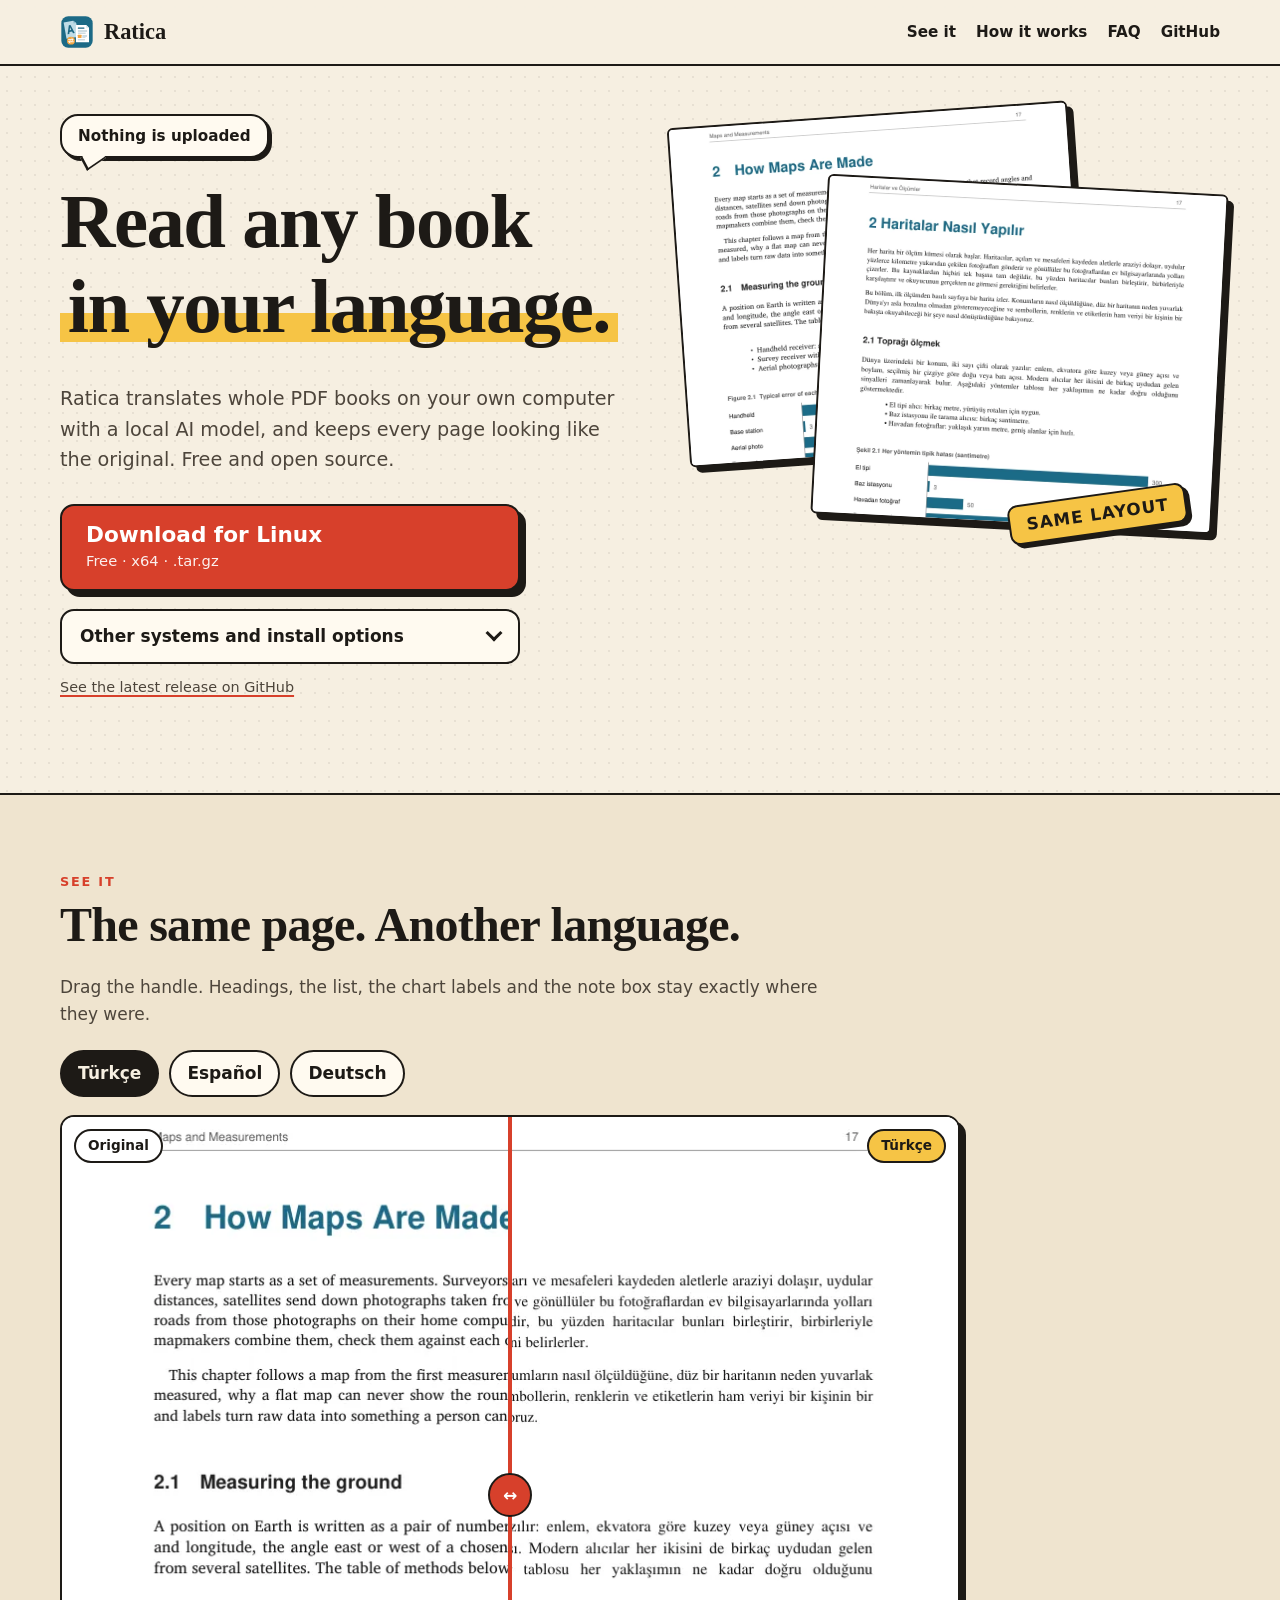
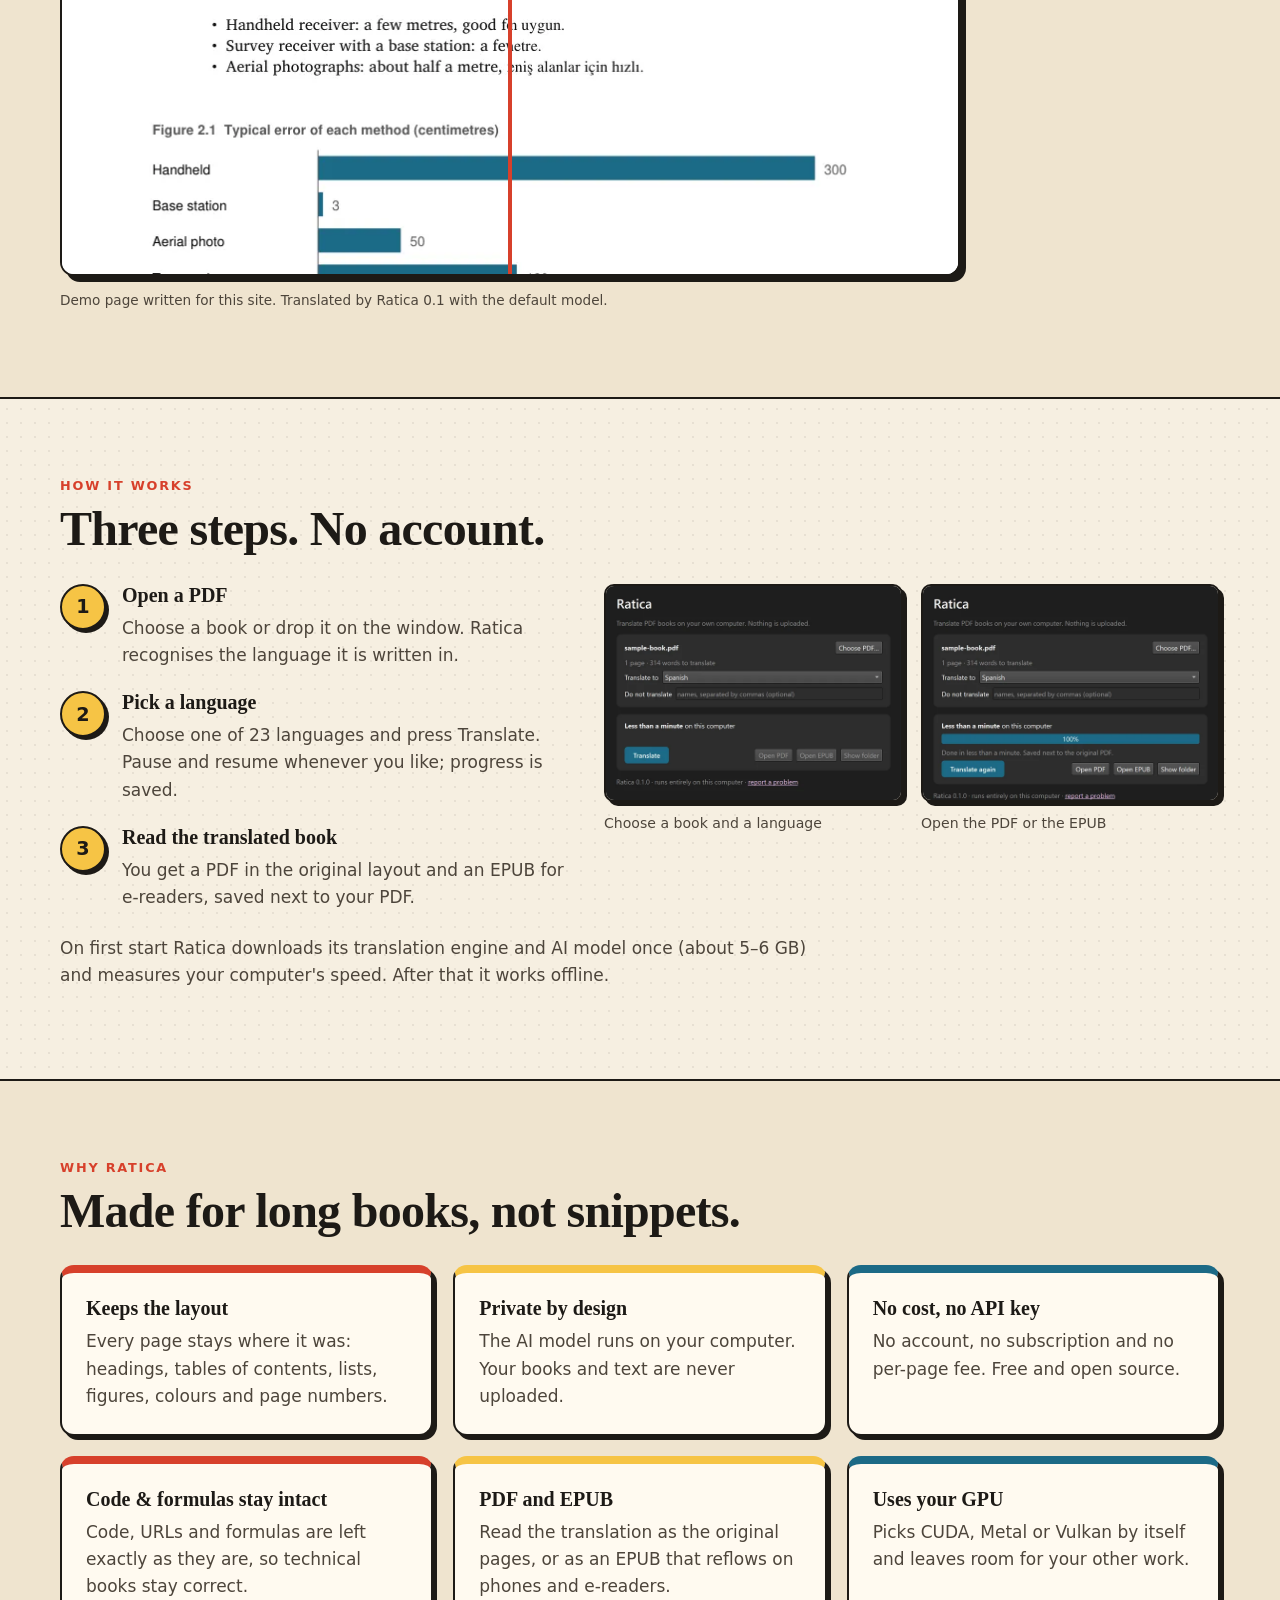
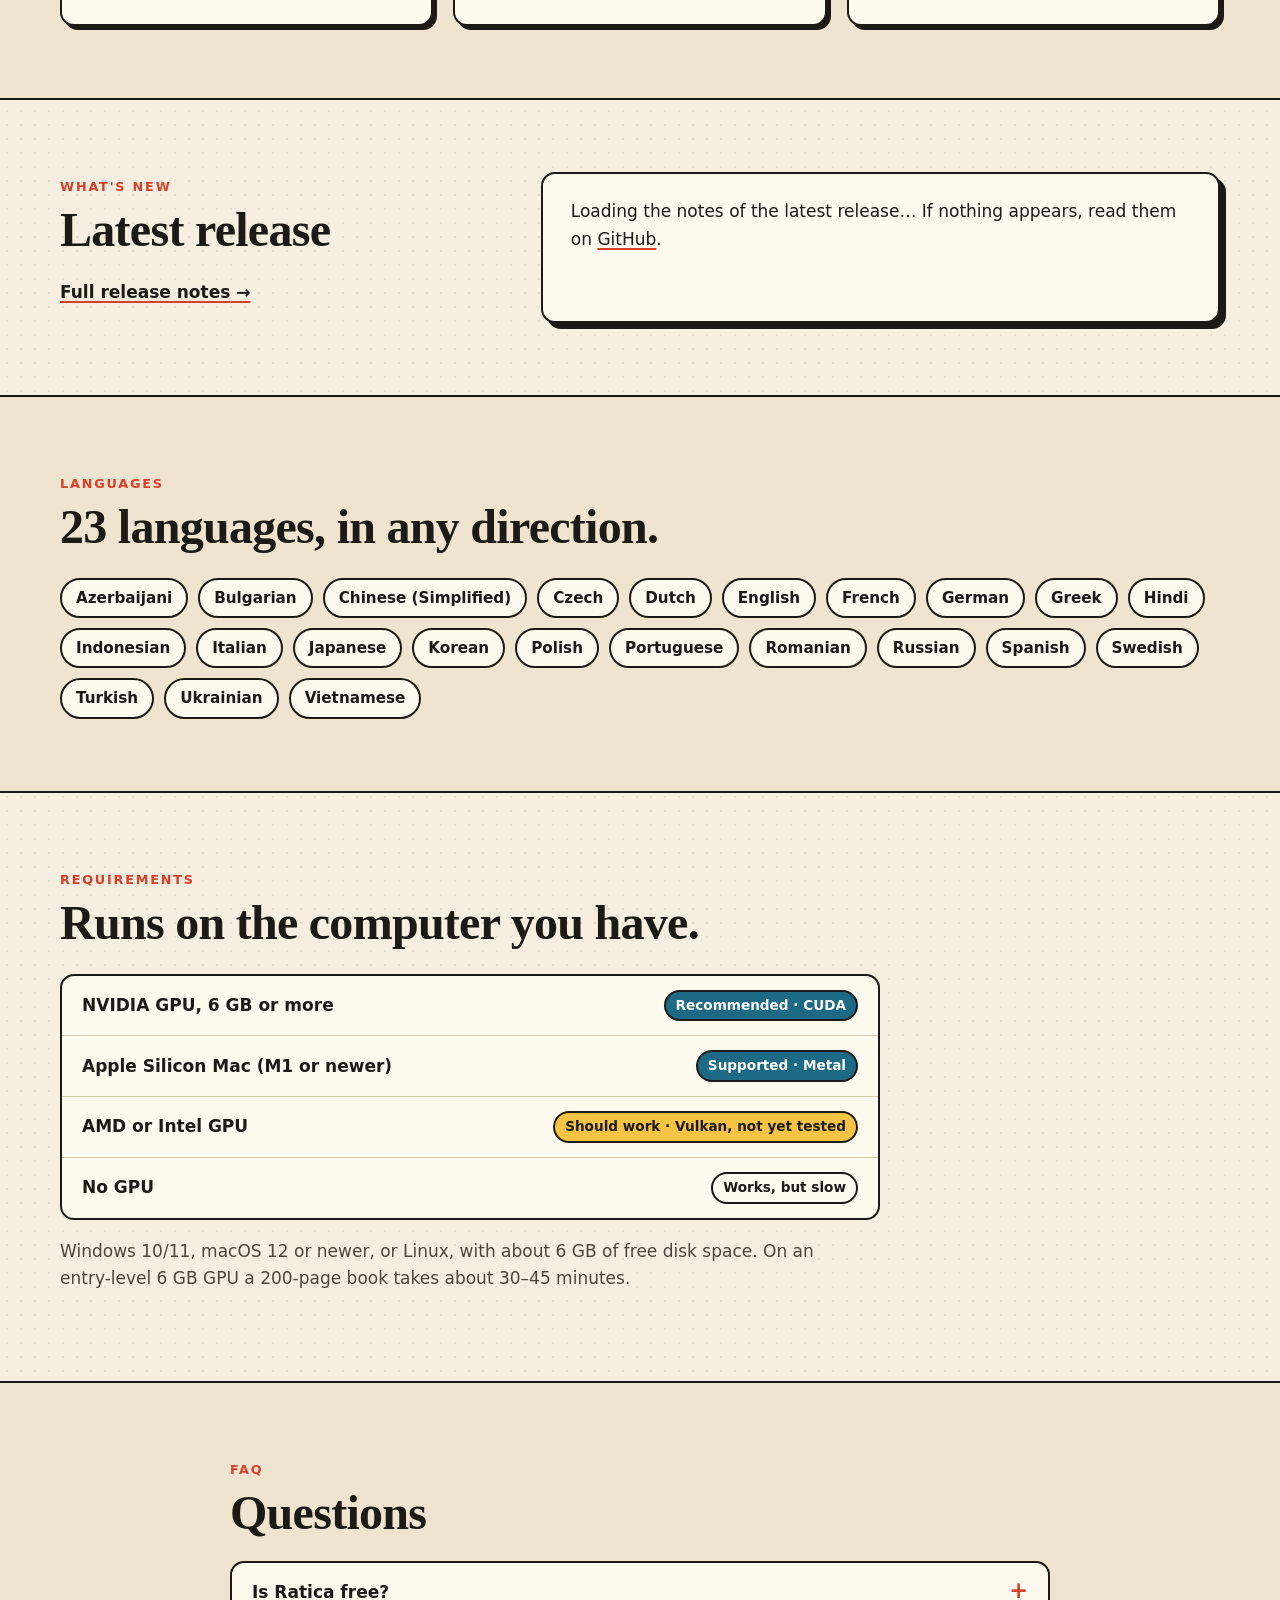
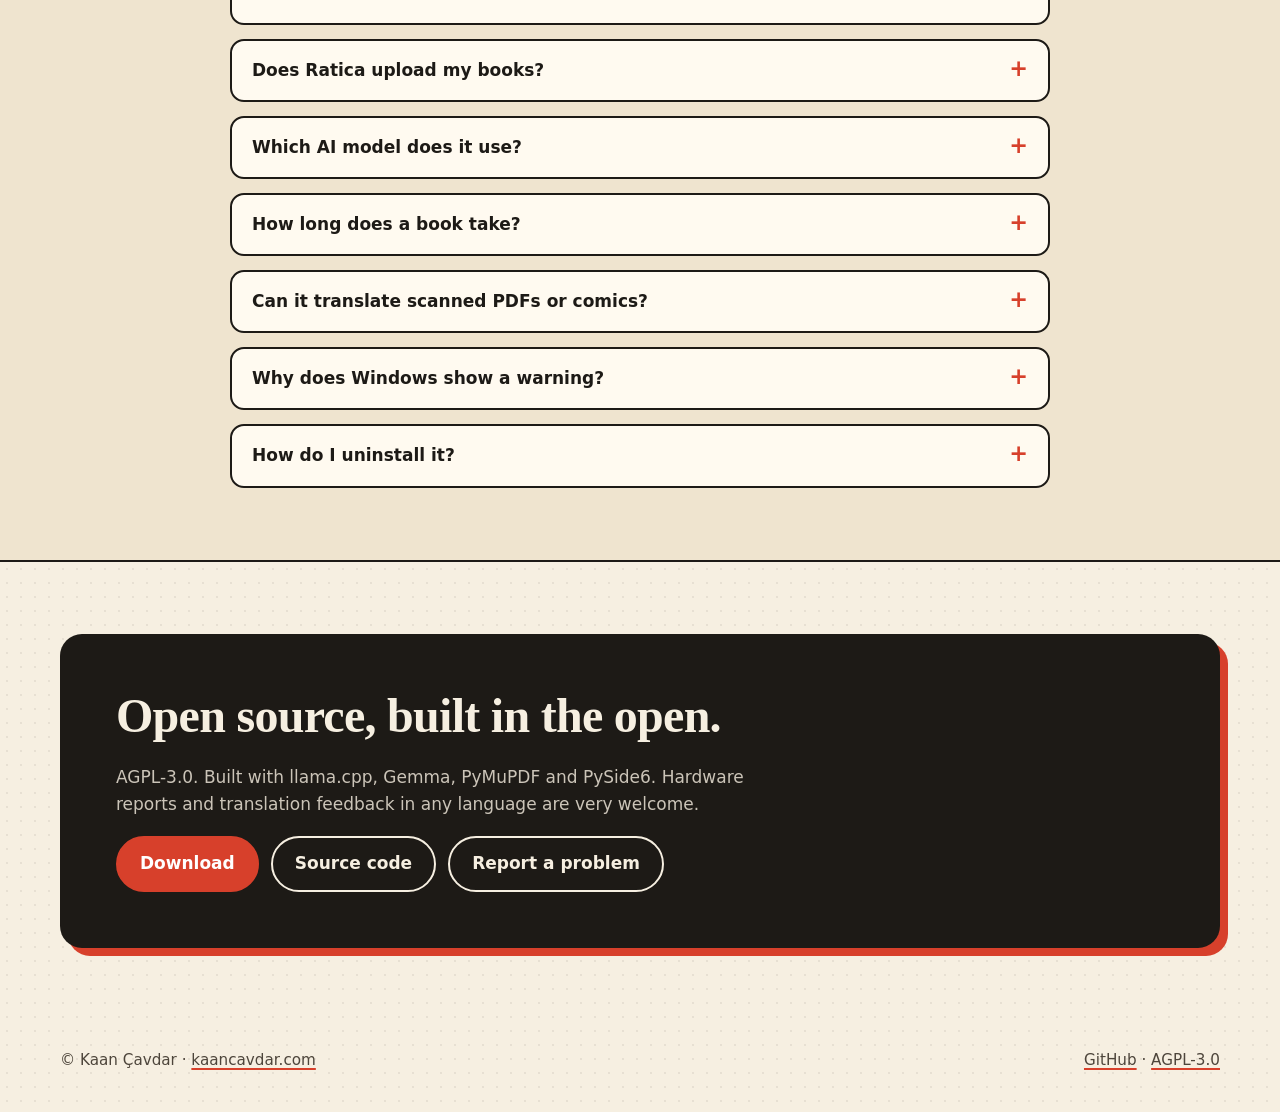
==== commit d52dd1c4: "Hero: the other-systems menu opens as an overlay Opening the menu grew the left column, and with ali" ====
--- a/index.html
+++ b/index.html
@@ -104,6 +104,7 @@
           </a>
           <details class="other-os" id="other-os">
             <summary><span id="other-label">Other systems and install options</span><span class="chev" aria-hidden="true"></span></summary>
+            <div class="os-panel">
             <ul class="os-list">
               <li><a href="download.html?os=mac" data-os="mac"><b>macOS</b><span>Apple Silicon (M1 or newer) · signed &amp; notarized</span></a></li>
               <li><a href="download.html?os=win" data-os="win"><b>Windows</b><span>Windows 10/11 · installer</span></a></li>
@@ -111,6 +112,7 @@
             </ul>
             <div class="pkg" id="pkg" hidden></div>
             <p class="all"><a href="https://github.com/kaanncavdar/ratica/releases">All releases and release notes</a></p>
+            </div>
           </details>
           <p class="ver" id="ver" aria-live="polite"></p>
         </div>
--- a/style.css
+++ b/style.css
@@ -84,9 +84,9 @@
 .fine { color: var(--ink-soft); font-size: 0.85rem; margin-top: 14px; }
 
 /* hero */
-.hero { padding: 48px 0 80px; overflow: hidden; }
+.hero { padding: 48px 0 80px; overflow-x: clip; }
 .hero-grid { display: grid; gap: 48px; align-items: center; }
-@media (min-width: 960px) { .hero-grid { grid-template-columns: 1.05fr 1fr; } }
+@media (min-width: 960px) { .hero-grid { grid-template-columns: 1.05fr 1fr; align-items: start; } }
 .lead { font-size: 1.2rem; color: var(--ink-soft); max-width: 32em; }
 .ink-hl { background: linear-gradient(transparent 58%, var(--yellow) 58%, var(--yellow) 92%, transparent 92%); padding: 0 0.1em; }
 @media (prefers-color-scheme: dark) { .ink-hl { background: none; color: var(--yellow); } }
@@ -103,7 +103,7 @@
 }
 
 /* download box */
-.download { margin-top: 28px; max-width: 460px; }
+.download { position: relative; z-index: 5; margin-top: 28px; max-width: 460px; }
 .btn-dl {
   display: flex; flex-direction: column; gap: 2px; padding: 16px 24px; border-radius: var(--radius);
   background: var(--red); color: var(--red-ink); text-decoration: none; border: 2px solid var(--line);
@@ -114,7 +114,13 @@
 .dl-label { font: 800 1.35rem var(--sans); }
 .dl-meta { font-size: 0.92rem; opacity: 0.92; }
 
-.other-os { margin-top: 18px; border: 2px solid var(--line); border-radius: var(--radius); background: var(--card); }
+.other-os { position: relative; margin-top: 18px; border: 2px solid var(--line); border-radius: var(--radius); background: var(--card); }
+/* The open menu floats over the page: opening it never moves anything else. */
+.os-panel {
+  position: absolute; z-index: 20; left: -2px; right: -2px; top: calc(100% + 6px);
+  background: var(--card); border: 2px solid var(--line); border-radius: var(--radius);
+  box-shadow: var(--shadow); max-height: min(70vh, 420px); overflow-y: auto; padding-top: 6px;
+}
 .other-os summary {
   list-style: none; cursor: pointer; display: flex; align-items: center; justify-content: space-between; gap: 12px;
   padding: 12px 18px; font-weight: 700;
